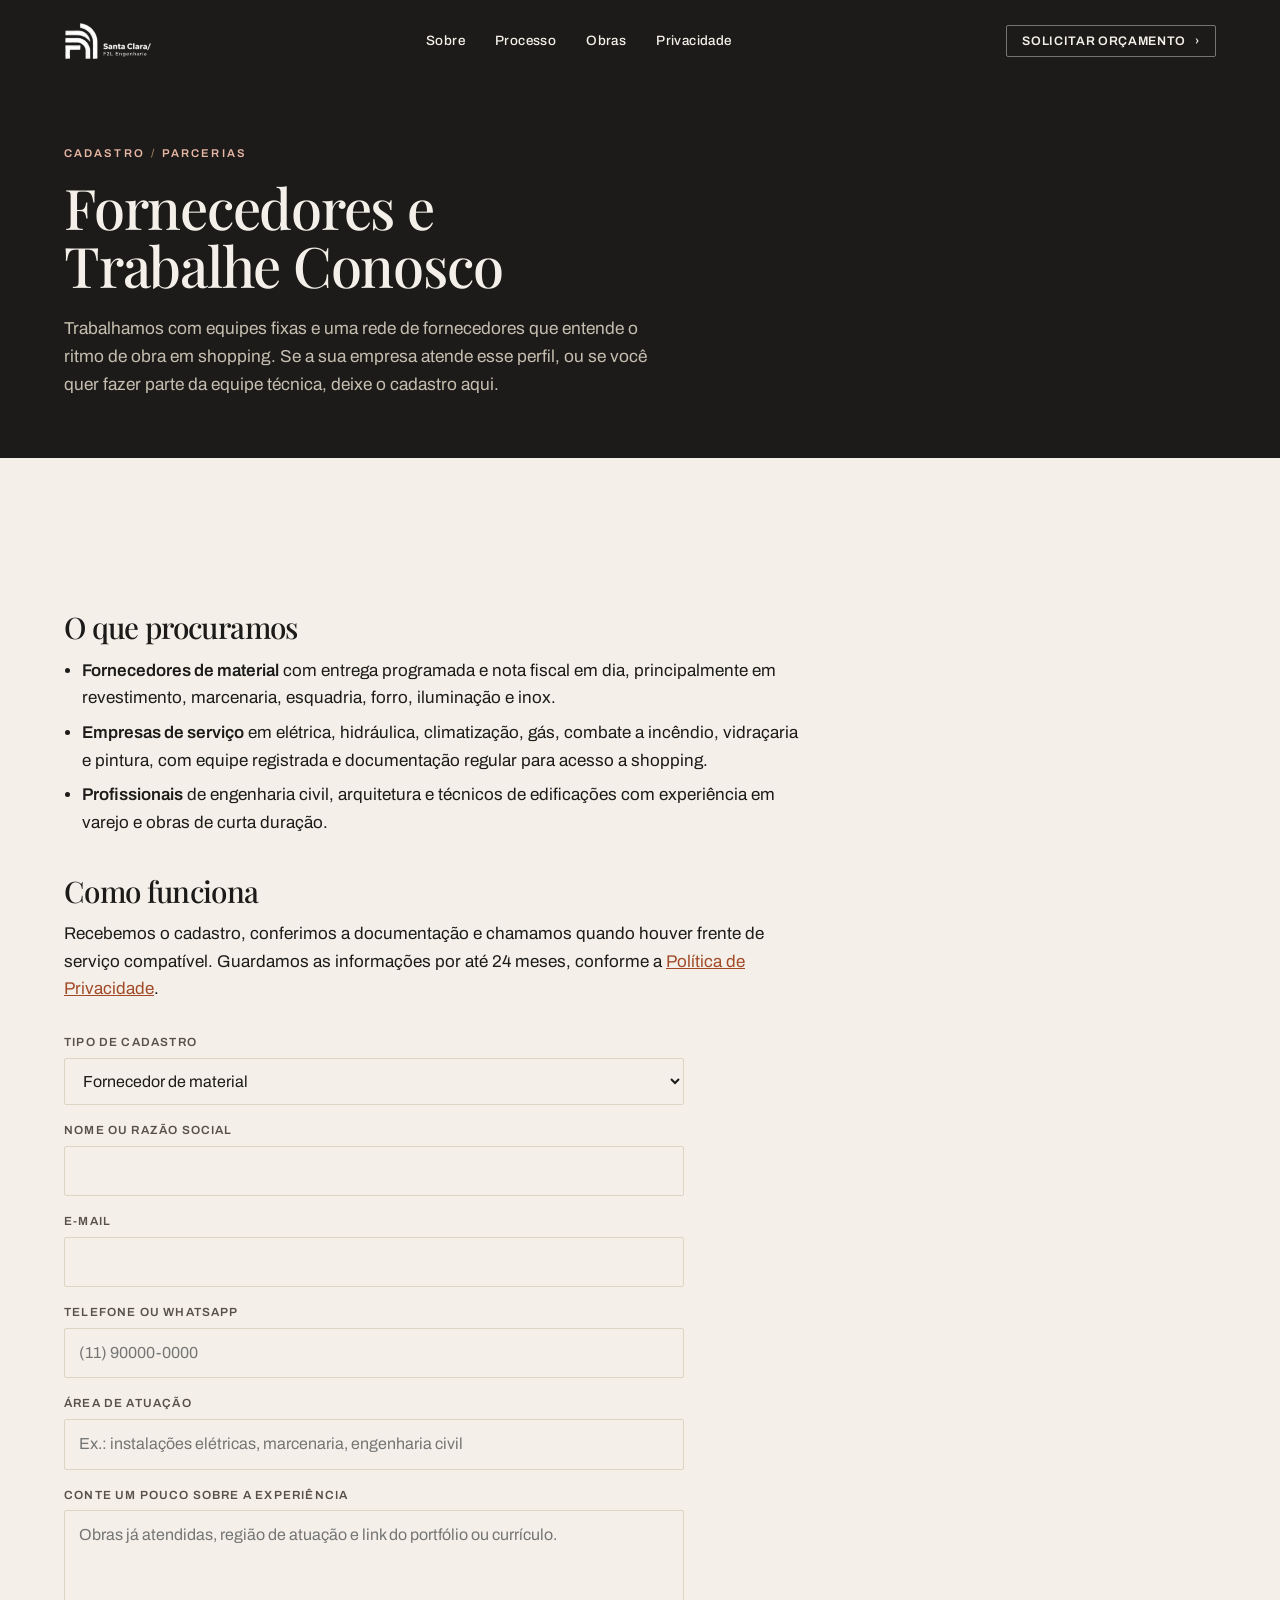
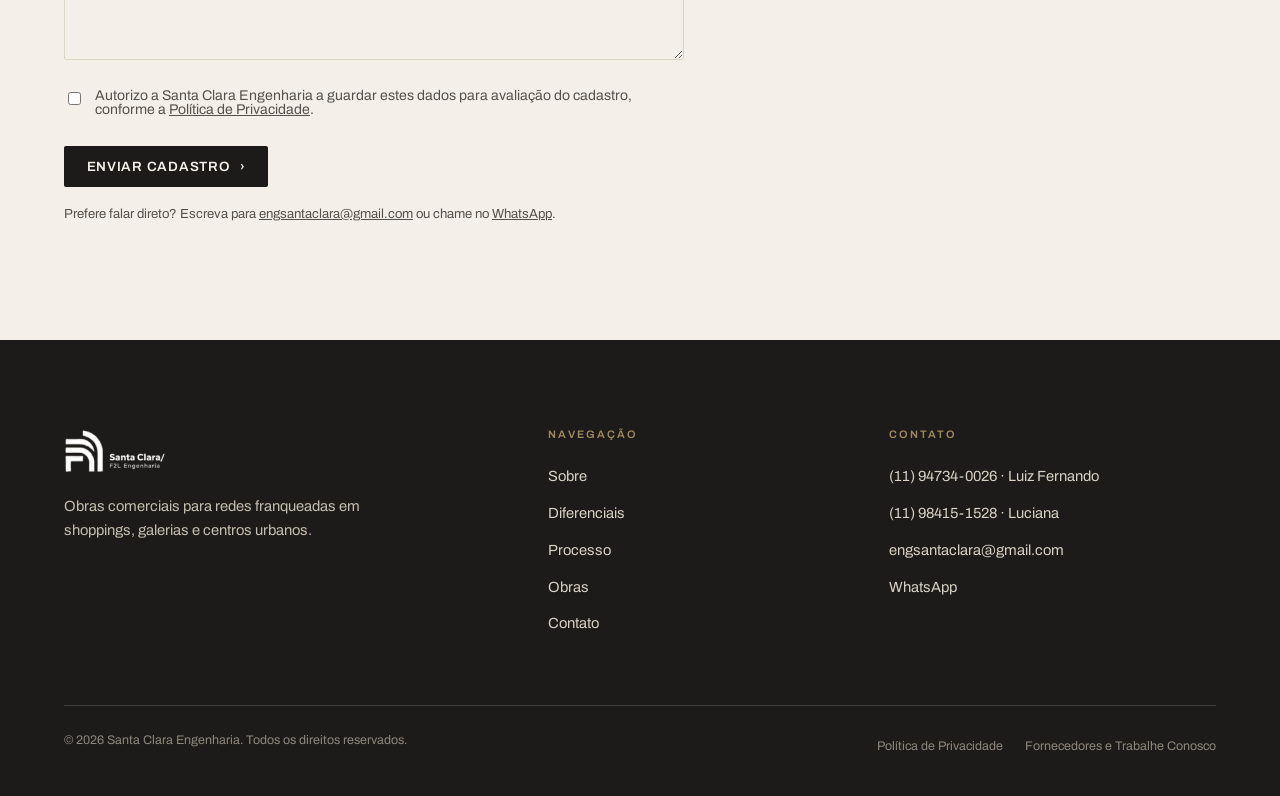
==== deploy-vercel/fornecedores.html @ e9f8f216 "Site institucional da Santa Clara Engenharia Pipeline BuildV criar-site completo, do material do Dri" ====
<!doctype html>
<html lang="pt-BR">
<head>
<meta charset="utf-8">
<meta name="viewport" content="width=device-width,initial-scale=1">
<title>Fornecedores e Trabalhe Conosco | Santa Clara Engenharia</title>
<meta name="description" content="Cadastre sua empresa como fornecedora ou envie seu currículo para a equipe técnica da Santa Clara Engenharia, especializada em obras comerciais para franquias.">
<link rel="canonical" href="https://santaclaraengenharia.com.br/fornecedores.html">
<meta name="theme-color" content="#1C1B19">
<link rel="icon" href="favicon.png" sizes="32x32">
<link rel="apple-touch-icon" href="assets/logos/favicon-180.png">
<link rel="preconnect" href="https://fonts.googleapis.com">
<link rel="preconnect" href="https://fonts.gstatic.com" crossorigin>
<link href="https://fonts.googleapis.com/css2?family=Archivo:wght@400;500;600;700&family=Playfair+Display:wght@400;500;600&display=swap" rel="stylesheet">
<link rel="stylesheet" href="css/styles.css">
<script>document.documentElement.setAttribute('data-motion','on')</script>
</head>

<body>
<a class="skip" href="#conteudo">Ir para o conteúdo</a>

<header class="head" data-head data-solid="true">
  <div class="container head-in">
    <a class="brand" href="index.html" aria-label="Santa Clara Engenharia, ir para a página inicial">
      <img src="assets/logos/logo-santaclara-branco.png" width="676" height="292"
           alt="Santa Clara / F2L Engenharia">
    </a>
    <nav class="nav" aria-label="Navegação principal">
      <a href="index.html#sobre">Sobre<i></i></a>
      <a href="index.html#processo">Processo<i></i></a>
      <a href="index.html#obras">Obras<i></i></a>
      <a href="privacidade.html">Privacidade<i></i></a>
    </nav>
    <a class="btn btn-line head-cta" data-wa-btn="obra comercial" href="index.html#contato">
      Solicitar orçamento <span class="arw" aria-hidden="true">&rsaquo;</span>
    </a>
    <button class="burger" data-burger type="button" aria-expanded="false"
            aria-controls="menu-mobile" aria-label="Abrir menu"><span></span></button>
  </div>
</header>

<div class="scrim" data-scrim aria-hidden="true"></div>
<nav class="drawer" id="menu-mobile" data-drawer data-open="false" aria-label="Navegação mobile">
  <a href="index.html#sobre">Sobre</a>
  <a href="index.html#diferenciais">Diferenciais</a>
  <a href="index.html#processo">Processo</a>
  <a href="index.html#obras">Obras</a>
  <a href="privacidade.html">Privacidade</a>
  <a href="index.html#contato">Contato</a>
  <a class="btn btn-solid" data-wa-btn="obra comercial" href="index.html#contato">
    Solicitar orçamento <span class="arw" aria-hidden="true">&rsaquo;</span>
  </a>
</nav>

<main id="conteudo">

<section class="page-head dark">
  <div class="container">
    <span class="eyebrow">Cadastro <span class="sl">/</span> Parcerias</span>
    <h1>Fornecedores e Trabalhe Conosco</h1>
    <p class="lede">Trabalhamos com equipes fixas e uma rede de fornecedores que entende o ritmo
      de obra em shopping. Se a sua empresa atende esse perfil, ou se você quer fazer parte da
      equipe técnica, deixe o cadastro aqui.</p>
  </div>
</section>

<section class="sec">
  <div class="container">
    <div class="prose">
      <h2>O que procuramos</h2>
      <ul>
        <li><strong>Fornecedores de material</strong> com entrega programada e nota fiscal em dia,
          principalmente em revestimento, marcenaria, esquadria, forro, iluminação e inox.</li>
        <li><strong>Empresas de serviço</strong> em elétrica, hidráulica, climatização, gás,
          combate a incêndio, vidraçaria e pintura, com equipe registrada e documentação
          regular para acesso a shopping.</li>
        <li><strong>Profissionais</strong> de engenharia civil, arquitetura e técnicos de
          edificações com experiência em varejo e obras de curta duração.</li>
      </ul>

      <h2>Como funciona</h2>
      <p>Recebemos o cadastro, conferimos a documentação e chamamos quando houver frente de
        serviço compatível. Guardamos as informações por até 24 meses, conforme a
        <a href="privacidade.html">Política de Privacidade</a>.</p>
    </div>

    <form class="form" data-form action="api/contato.php" method="post" novalidate>
      <div class="field">
        <label for="tipo">Tipo de cadastro</label>
        <select id="tipo" name="tipo" required>
          <option value="fornecedor-material">Fornecedor de material</option>
          <option value="fornecedor-servico">Empresa de serviço</option>
          <option value="profissional">Profissional (trabalhe conosco)</option>
        </select>
      </div>

      <div class="field">
        <label for="nome">Nome ou razão social</label>
        <input id="nome" name="nome" type="text" required autocomplete="organization">
      </div>

      <div class="field">
        <label for="email">E-mail</label>
        <input id="email" name="email" type="email" required autocomplete="email">
      </div>

      <div class="field">
        <label for="telefone">Telefone ou WhatsApp</label>
        <input id="telefone" name="telefone" type="tel" required autocomplete="tel"
               inputmode="tel" placeholder="(11) 90000-0000">
      </div>

      <div class="field">
        <label for="atuacao">Área de atuação</label>
        <input id="atuacao" name="atuacao" type="text" required
               placeholder="Ex.: instalações elétricas, marcenaria, engenharia civil">
      </div>

      <div class="field">
        <label for="mensagem">Conte um pouco sobre a experiência</label>
        <textarea id="mensagem" name="mensagem" required
                  placeholder="Obras já atendidas, região de atuação e link do portfólio ou currículo."></textarea>
      </div>

      <div class="field field-check">
        <input id="consent" name="consent" type="checkbox" required>
        <label for="consent" style="text-transform:none;letter-spacing:0;font-weight:400;font-size:.88rem;color:var(--muted)">
          Autorizo a Santa Clara Engenharia a guardar estes dados para avaliação do cadastro,
          conforme a <a href="privacidade.html">Política de Privacidade</a>.
        </label>
      </div>

      <button class="btn btn-solid" type="submit">
        Enviar cadastro <span class="arw" aria-hidden="true">&rsaquo;</span>
      </button>

      <p class="form-msg" data-form-msg role="status" aria-live="polite"></p>
      <p class="form-note">Prefere falar direto? Escreva para
        <a href="mailto:engsantaclara@gmail.com">engsantaclara@gmail.com</a> ou chame no
        <a data-wa-link href="#">WhatsApp</a>.</p>
    </form>
  </div>
</section>

</main>

<footer class="foot dark">
  <div class="container">
    <div class="foot-grid">
      <div class="foot-brand">
        <img src="assets/logos/logo-santaclara-branco.png" width="676" height="292"
             alt="Santa Clara / F2L Engenharia">
        <p>Obras comerciais para redes franqueadas em shoppings, galerias e centros urbanos.</p>
      </div>
      <div>
        <h4>Navegação</h4>
        <ul>
          <li><a href="index.html#sobre">Sobre</a></li>
          <li><a href="index.html#diferenciais">Diferenciais</a></li>
          <li><a href="index.html#processo">Processo</a></li>
          <li><a href="index.html#obras">Obras</a></li>
          <li><a href="index.html#contato">Contato</a></li>
        </ul>
      </div>
      <div>
        <h4>Contato</h4>
        <ul>
          <li><a href="tel:+5511947340026">(11) 94734-0026 &middot; Luiz Fernando</a></li>
          <li><a href="tel:+5511984151528">(11) 98415-1528 &middot; Luciana</a></li>
          <li><a href="mailto:engsantaclara@gmail.com">engsantaclara@gmail.com</a></li>
          <li><a data-wa-link href="index.html#contato">WhatsApp</a></li>
        </ul>
      </div>
    </div>
    <div class="foot-bot">
      <p>&copy; <span data-year>2026</span> Santa Clara Engenharia. Todos os direitos reservados.</p>
      <nav aria-label="Links legais">
        <a href="privacidade.html">Política de Privacidade</a>
        <a href="fornecedores.html">Fornecedores e Trabalhe Conosco</a>
      </nav>
    </div>
  </div>
</footer>

<aside class="ck" data-cookie data-open="false" role="region" aria-label="Aviso de cookies">
  <p>Usamos cookies para entender como o site é usado e melhorar a navegação. Você decide.
     Detalhes na <a href="privacidade.html">Política de Privacidade</a>.</p>
  <div class="ck-acts">
    <button class="btn btn-solid" type="button" data-consent="all">Aceitar</button>
    <button class="btn btn-line" type="button" data-consent="essential">Só essenciais</button>
  </div>
</aside>

<script src="js/motion.js" defer></script>
<script src="js/app.js" defer></script>
</body>
</html>
---- deploy-vercel/css/styles.css ----
/* ==========================================================================
   Santa Clara / F2L Engenharia
   Tokens derivados da marca real (ver design-system/design-system.md)
   ========================================================================== */

:root{
  --bone:#F4F0E9;  --bone-2:#EAE3D8;  --sand:#DBD5C1;
  --ink:#1C1B19;   --ink-2:#232220;
  --muted:#57514A; --muted-dark:#C6BEB0;
  --clay:#E8B6A4;  --clay-deep:#A24A28; --bronze:#A18961;

  --f-display:"Playfair Display",Georgia,"Times New Roman",serif;
  --f-sans:"Archivo","Helvetica Neue",Arial,sans-serif;

  --e:cubic-bezier(.16,.84,.28,1);
  --e2:cubic-bezier(.4,0,.2,1);
  --head-h:84px;
  --gut:24px;
}

*,*::before,*::after{box-sizing:border-box}
html{
  scroll-behavior:auto;              /* o motor de movimento cuida das ancoras */
  scroll-padding-top:90px;
  -webkit-text-size-adjust:100%;
}
body{
  margin:0; background:var(--bone); color:var(--ink);
  font:400 17px/1.62 var(--f-sans);
  -webkit-font-smoothing:antialiased; overflow-x:hidden;
}
img{max-width:100%;display:block}
a{color:inherit}
button{font:inherit;color:inherit}
::selection{background:var(--clay);color:var(--ink)}

.container{width:100%;max-width:1200px;margin:0 auto;padding:0 var(--gut)}

/* --- tipografia ---------------------------------------------------------- */
h1,h2,h3,h4{margin:0;font-weight:500;text-wrap:balance}
h1,h2{font-family:var(--f-display);letter-spacing:-.022em;line-height:1.04}
h1{font-size:clamp(2.45rem,6.4vw,5.1rem)}
h2{font-size:clamp(1.95rem,4.2vw,3.35rem);line-height:1.08}
h3{font-family:var(--f-sans);font-weight:600;font-size:1.09rem;letter-spacing:-.005em;line-height:1.35}
p{margin:0 0 1.05em}
p:last-child{margin-bottom:0}
strong{font-weight:600;color:var(--ink)}
.dark strong{color:var(--bone)}

.eyebrow{
  display:block;font:600 .705rem/1 var(--f-sans);
  letter-spacing:.185em;text-transform:uppercase;color:var(--clay-deep);
  margin:0 0 1.15rem;
}
.dark .eyebrow{color:var(--clay)}
.eyebrow .sl{color:var(--bronze);font-weight:500;margin:0 .18em}

.lede{font-size:clamp(1.02rem,1.35vw,1.19rem);line-height:1.62;color:var(--muted);max-width:60ch}
.dark .lede{color:var(--muted-dark)}
.small{font:500 .78rem/1.45 var(--f-sans);letter-spacing:.02em;color:var(--muted)}
.dark .small{color:var(--muted-dark)}

/* --- botoes -------------------------------------------------------------- */
.btn{
  display:inline-flex;align-items:center;gap:.7em;
  padding:.95em 1.6em;border:1px solid transparent;border-radius:2px;
  font:600 .84rem/1 var(--f-sans);letter-spacing:.055em;text-transform:uppercase;
  text-decoration:none;cursor:pointer;
  transition:background .3s var(--e2),color .3s var(--e2),border-color .3s var(--e2);
}
.btn .arw{transition:transform .3s var(--e2)}
.btn:hover .arw{transform:translateX(4px)}
.btn:active{transform:scale(.985)}
.btn-solid{background:var(--ink);color:var(--bone)}
.btn-solid:hover{background:var(--clay-deep)}
.dark .btn-solid{background:var(--clay);color:var(--ink)}
.dark .btn-solid:hover{background:var(--bone)}
.btn-line{background:transparent;color:var(--ink);border-color:rgba(28,27,25,.35)}
.btn-line:hover{background:var(--ink);color:var(--bone);border-color:var(--ink)}
.dark .btn-line{color:var(--bone);border-color:rgba(244,240,233,.42)}
.dark .btn-line:hover{background:var(--bone);color:var(--ink)}

:focus-visible{outline:2px solid var(--clay-deep);outline-offset:3px;border-radius:1px}
.dark :focus-visible,.head :focus-visible{outline-color:var(--clay)}
.skip{
  position:absolute;left:-9999px;top:0;z-index:200;
  background:var(--ink);color:var(--bone);padding:.85rem 1.2rem;text-decoration:none;
}
.skip:focus{left:12px;top:12px}

/* --- secoes -------------------------------------------------------------- */
section{position:relative}
.sec{padding:clamp(72px,9vw,132px) 0}
.dark{background:var(--ink);color:var(--bone)}
.alt{background:var(--bone-2)}
.sec-head{max-width:56ch}

/* ==========================================================================
   HEADER
   ========================================================================== */
.head{
  position:fixed;inset:0 0 auto;z-index:90;
  padding:22px 0;
  transition:padding .45s var(--e2),background .45s var(--e2),
             box-shadow .45s var(--e2),transform .45s var(--e2);
}
.head-in{display:flex;align-items:center;justify-content:space-between;gap:24px}
.head[data-solid="true"]{
  padding:12px 0;background:rgba(20,19,17,.88);
  -webkit-backdrop-filter:blur(14px);backdrop-filter:blur(14px);
  box-shadow:0 1px 0 rgba(244,240,233,.09);
}
.head[data-hide="true"]{transform:translateY(-100%)}
.brand{display:inline-flex;align-items:center;text-decoration:none}
.brand img{height:38px;width:auto;transition:height .45s var(--e2)}
.head[data-solid="true"] .brand img{height:31px}

.nav{display:flex;align-items:center;gap:30px}
.nav a{
  position:relative;text-decoration:none;color:var(--bone);
  font:500 .845rem/1 var(--f-sans);letter-spacing:.03em;padding:6px 0;
}
.nav a i{
  position:absolute;left:0;right:0;bottom:0;height:1px;background:currentColor;
  transform:scaleX(0);transform-origin:left;transition:transform .4s var(--e);
}
.nav a:hover i,.nav a[aria-current="true"] i{transform:scaleX(1)}
.head-cta{padding:.72em 1.25em;font-size:.775rem}
.head .btn-line{color:var(--bone);border-color:rgba(244,240,233,.42)}
.head .btn-line:hover{background:var(--bone);color:var(--ink)}

.burger{
  display:none;width:44px;height:44px;background:none;border:0;cursor:pointer;
  padding:0;align-items:center;justify-content:center;
}
.burger span{display:block;width:22px;height:1.5px;background:var(--bone);position:relative;transition:background .2s}
.burger span::before,.burger span::after{
  content:"";position:absolute;left:0;width:22px;height:1.5px;background:var(--bone);
  transition:transform .4s var(--e),top .3s var(--e2);
}
.burger span::before{top:-7px}
.burger span::after{top:7px}
body.menu-open .burger span{background:transparent}
body.menu-open .burger span::before{top:0;transform:rotate(45deg)}
body.menu-open .burger span::after{top:0;transform:rotate(-45deg)}

.drawer{
  position:fixed;inset:0 0 0 auto;width:min(88vw,400px);z-index:88;
  background:var(--ink);color:var(--bone);
  padding:calc(var(--head-h) + 26px) 32px 40px;
  transform:translateX(100%);transition:transform .55s var(--e);
  display:flex;flex-direction:column;gap:0;overflow-y:auto;
}
.drawer[data-open="true"]{transform:translateX(0)}
.drawer a{
  text-decoration:none;font:500 1.32rem/1 var(--f-display);
  padding:17px 0;border-bottom:1px solid rgba(244,240,233,.13);
  opacity:0;transform:translateY(12px);
  transition:opacity .5s var(--e),transform .5s var(--e);
}
.drawer[data-open="true"] a{opacity:1;transform:none}
.drawer .btn{margin-top:26px;justify-content:center}
.scrim{
  position:fixed;inset:0;z-index:87;background:rgba(12,11,10,.55);
  opacity:0;visibility:hidden;transition:opacity .45s var(--e2),visibility .45s;
}
.scrim[data-open="true"]{opacity:1;visibility:visible}

/* ==========================================================================
   HERO
   ========================================================================== */
.hero{position:relative;background:var(--ink)}
[data-hero-sticky]{position:relative}
@media (min-width:900px){
  .hero[data-pin="on"] [data-hero-sticky]{position:sticky;top:0;height:100vh}
}
.hero-stage{
  position:relative;min-height:100svh;display:flex;align-items:flex-end;
  padding:calc(var(--head-h) + 40px) 0 clamp(46px,6vw,88px);overflow:hidden;
}
.hero[data-pin="on"] .hero-stage{height:100vh;min-height:0}
.hero-media{position:absolute;inset:0;z-index:0;will-change:transform}
.hero-media img{width:100%;height:100%;object-fit:cover;object-position:50% 44%}
.hero-veil{
  position:absolute;inset:0;z-index:1;
  background:
    linear-gradient(180deg,rgba(12,11,10,.74) 0%,rgba(12,11,10,.30) 34%,rgba(12,11,10,.82) 100%),
    linear-gradient(90deg,rgba(12,11,10,.64) 0%,rgba(12,11,10,.10) 62%);
}
.hero-fx{position:absolute;inset:0;z-index:2;background:#0C0B0A;opacity:0;pointer-events:none}
.hero-in{position:relative;z-index:3;width:100%;color:var(--bone)}
.hero-grid{display:grid;grid-template-columns:minmax(0,1fr) auto;gap:clamp(28px,5vw,72px);align-items:end}
.hero h1{max-width:15.5ch;color:var(--bone)}
.hero .eyebrow{color:var(--clay)}
.hero-lede{margin-top:1.55rem;max-width:52ch;color:#DED7CB;font-size:clamp(1rem,1.25vw,1.12rem);line-height:1.6}
.hero-actions{margin-top:2.15rem;display:flex;flex-wrap:wrap;gap:14px}

.hero-meta{
  margin:0;min-width:238px;
  border-top:1px solid rgba(244,240,233,.26);
}
.hero-meta div{
  display:flex;gap:10px;padding:13px 0;border-bottom:1px solid rgba(244,240,233,.14);
  font:500 .775rem/1.35 var(--f-sans);letter-spacing:.015em;
}
.hero-meta dt{color:var(--clay);white-space:nowrap;margin:0}
.hero-meta dd{margin:0;color:#DED7CB}
.hero-meta .sl{color:var(--bronze)}

/* ==========================================================================
   MARQUEE DE MARCAS
   ========================================================================== */
.brands{background:var(--ink);color:var(--bone);padding:0 0 clamp(46px,5vw,72px);overflow:hidden}
.brands-lbl{
  padding:clamp(38px,4.4vw,60px) 0 26px;margin:0;
  font:600 .68rem/1 var(--f-sans);letter-spacing:.2em;text-transform:uppercase;color:var(--bronze);
}
.mq-wrap{
  position:relative;
  -webkit-mask-image:linear-gradient(90deg,transparent,#000 7%,#000 93%,transparent);
          mask-image:linear-gradient(90deg,transparent,#000 7%,#000 93%,transparent);
}
.mq{display:flex;width:max-content;animation:mq 72s linear infinite}
.mq-wrap:hover .mq{animation-play-state:paused}
.mq span{
  display:inline-flex;align-items:center;gap:26px;padding-right:26px;white-space:nowrap;
  font:400 clamp(1.35rem,2.6vw,2.05rem)/1.2 var(--f-display);color:#EFE9DE;
}
.mq span::after{content:"/";color:var(--bronze);font-family:var(--f-sans);font-size:.6em;font-weight:500}
@keyframes mq{to{transform:translateX(-50%)}}

/* ==========================================================================
   SPLIT (imagem + texto)
   ========================================================================== */
.split{display:grid;grid-template-columns:1.02fr 1fr;gap:clamp(32px,5.2vw,82px);align-items:center;
  overflow-x:clip}
.split.rev .split-media{order:2}
.split-media{position:relative}
.split-media img{width:100%;height:clamp(340px,46vw,580px);object-fit:cover;border-radius:3px}
.split-tag{
  position:absolute;left:0;bottom:0;background:var(--bone);
  padding:14px 20px;max-width:80%;margin:0;
  font:500 .755rem/1.4 var(--f-sans);letter-spacing:.02em;color:var(--muted);
}
.alt .split-tag{background:var(--bone-2)}
.split-body h2{margin-bottom:1.4rem}
.split-body .lede{margin-bottom:1.05em}

.creds{list-style:none;margin:2.1rem 0 0;padding:0;border-top:1px solid var(--sand)}
.creds li{
  display:grid;grid-template-columns:auto 1fr;gap:16px;align-items:start;
  padding:15px 0;border-bottom:1px solid var(--sand);
  font:500 .935rem/1.5 var(--f-sans);
}
.creds b{font:500 .73rem/1.7 var(--f-sans);color:var(--bronze);letter-spacing:.06em;font-variant-numeric:tabular-nums}

/* ==========================================================================
   FAIXA DE IMAGEM FULL-BLEED
   ========================================================================== */
.band{position:relative;height:clamp(360px,52vw,600px);overflow:hidden;background:var(--ink)}
.band-media{position:absolute;inset:-14% 0;z-index:0;will-change:transform}
.band-media img{width:100%;height:100%;object-fit:cover}
.band-scrim{
  position:absolute;inset:0;z-index:1;
  background:linear-gradient(180deg,rgba(12,11,10,.28),rgba(12,11,10,.70));
}
.band-in{
  position:relative;z-index:2;height:100%;display:flex;align-items:flex-end;
  padding-bottom:clamp(34px,4.6vw,64px);
}
.band-in p{
  margin:0;max-width:19ch;color:var(--bone);
  font:500 clamp(1.5rem,3.5vw,2.7rem)/1.13 var(--f-display);letter-spacing:-.02em;
}

/* ==========================================================================
   DIFERENCIAIS (grid editorial numerado, sem card)
   ========================================================================== */
.diffs{
  margin-top:clamp(42px,5vw,70px);
  display:grid;grid-template-columns:repeat(3,1fr);
  column-gap:clamp(26px,3.4vw,54px);
}
.diff{padding:30px 0 34px;border-top:1px solid var(--sand)}
.diff b{
  display:block;font:500 2.35rem/1 var(--f-display);color:var(--bronze);
  font-variant-numeric:tabular-nums;margin-bottom:14px;
}
.diff h3{margin-bottom:.55rem}
.diff p{font-size:.94rem;line-height:1.58;color:var(--muted);margin:0}
.diff:first-child{grid-column:span 2;border-top-width:2px;border-top-color:var(--ink)}
.diff:first-child h3{font-size:1.42rem}
.diff:first-child p{font-size:1.02rem;max-width:52ch}
.diff:first-child b{font-size:3rem;color:var(--clay-deep)}
.diff-note{grid-column:span 2;display:flex;flex-direction:column;align-items:flex-start;
  justify-content:center;gap:20px;border-top-color:var(--ink)}
.diff-note p{font:500 clamp(1.05rem,1.7vw,1.32rem)/1.4 var(--f-display);color:var(--ink);max-width:34ch}

/* ==========================================================================
   BANDA DE NUMEROS
   ========================================================================== */
.stats{display:grid;grid-template-columns:repeat(4,1fr);gap:clamp(22px,3vw,46px);margin-top:clamp(34px,4vw,54px)}
.stat{border-top:1px solid rgba(219,213,193,.26);padding-top:22px}
.stat b{
  display:block;font:400 clamp(3rem,6.6vw,5.3rem)/.92 var(--f-display);color:var(--bone);
  font-variant-numeric:tabular-nums;letter-spacing:-.03em;
}
.stat b i{font-style:normal;font-size:.42em;color:var(--clay);margin-left:.16em;letter-spacing:0}
.stat > span{display:block;margin-top:14px;font:500 .84rem/1.45 var(--f-sans);
  color:var(--muted-dark);max-width:24ch}
.stat b span{font:inherit;color:inherit}
.stats-note{margin:clamp(30px,3.4vw,44px) 0 0;font-size:.775rem;color:#8E877C}

/* ==========================================================================
   PROCESSO (timeline)
   ========================================================================== */
.tl{margin-top:clamp(44px,5vw,72px);position:relative}
.tl-line{position:absolute;left:0;top:0;bottom:0;width:1px;background:var(--sand)}
.tl-line i{
  position:absolute;inset:0;background:var(--clay-deep);
  transform:scaleY(0);transform-origin:top;transition:transform 1.15s var(--e);
}
.tl[data-on="true"] .tl-line i{transform:scaleY(1)}
.tl-item{
  display:grid;grid-template-columns:92px minmax(0,26ch) 1fr;gap:clamp(20px,3vw,48px);
  align-items:baseline;padding:30px 0 30px 34px;border-bottom:1px solid var(--sand);
}
.tl-item:first-of-type{border-top:1px solid var(--sand)}
.tl-item b{
  font:400 2.15rem/1 var(--f-display);color:var(--bronze);font-variant-numeric:tabular-nums;
  position:relative;
}
.tl-item b::after{
  content:"";position:absolute;left:-38px;top:.5em;width:9px;height:9px;
  background:var(--bone);border:1px solid var(--clay-deep);border-radius:50%;
  transform:scale(.35);opacity:0;transition:transform .55s var(--e),opacity .55s var(--e);
}
.alt .tl-item b::after{background:var(--bone-2)}
.tl-item[data-on="true"] b::after{transform:scale(1);opacity:1}
.tl-item h3{font-size:1.12rem}
.tl-item p{margin:0;color:var(--muted);font-size:.945rem;line-height:1.58}

/* ==========================================================================
   PORTFOLIO
   ========================================================================== */
.grid-obras{
  margin-top:clamp(40px,4.6vw,66px);
  display:grid;grid-template-columns:repeat(3,1fr);gap:clamp(18px,2.1vw,30px);
}
.obra{
  display:block;width:100%;text-align:left;padding:0;cursor:pointer;
  background:transparent;border:1px solid var(--sand);border-radius:4px;overflow:hidden;
  transition:border-color .4s var(--e2),transform .5s var(--e);
}
.obra:hover{border-color:var(--ink);transform:translateY(-3px)}
.obra-fig{position:relative;overflow:hidden;aspect-ratio:4/3;background:var(--sand)}
.obra-fig img{width:100%;height:100%;object-fit:cover;transition:transform 1.1s var(--e)}
.obra:hover .obra-fig img{transform:scale(1.055)}
.obra-zoom{
  position:absolute;right:12px;bottom:12px;width:40px;height:40px;border-radius:50%;
  background:rgba(244,240,233,.94);display:grid;place-items:center;
  opacity:0;transform:translateY(7px);transition:opacity .4s var(--e),transform .4s var(--e);
}
.obra:hover .obra-zoom,.obra:focus-visible .obra-zoom{opacity:1;transform:none}
.obra-zoom svg{width:17px;height:17px;stroke:var(--ink);fill:none;stroke-width:1.6}
.obra-body{padding:20px 20px 22px}
.obra-over{
  display:block;font:600 .655rem/1 var(--f-sans);letter-spacing:.16em;text-transform:uppercase;
  color:var(--clay-deep);margin-bottom:11px;
}
.obra h3{font-size:1.16rem;margin-bottom:7px}
.obra-desc{margin:0;font-size:.9rem;line-height:1.5;color:var(--muted)}
.obra-meta{display:flex;justify-content:space-between;gap:12px;align-items:baseline;
  margin-top:15px;padding-top:13px;border-top:1px solid var(--sand)}
.obra-meta .small{color:var(--muted);font-variant-numeric:tabular-nums}

/* --- lightbox --- */
.lb{
  position:fixed;inset:0;z-index:120;background:rgba(10,9,8,.965);
  display:none;align-items:center;justify-content:center;
}
.lb[data-open="true"]{display:flex}
.lb-fig{max-width:min(1180px,92vw);max-height:82vh;margin:0;position:relative}
.lb-fig img{max-width:min(1180px,92vw);max-height:82vh;width:auto;height:auto;object-fit:contain;border-radius:2px}
.lb-bar{
  position:absolute;left:0;right:0;top:0;z-index:2;
  display:flex;justify-content:space-between;align-items:center;gap:16px;
  padding:20px clamp(16px,3vw,34px);color:var(--bone);
}
.lb-ttl{font:600 .74rem/1.3 var(--f-sans);letter-spacing:.14em;text-transform:uppercase}
.lb-count{font:500 .8rem/1 var(--f-sans);color:var(--muted-dark);font-variant-numeric:tabular-nums;
  padding-right:62px}
.lb-btn{
  background:rgba(244,240,233,.1);border:1px solid rgba(244,240,233,.25);color:var(--bone);
  width:46px;height:46px;border-radius:50%;display:grid;place-items:center;cursor:pointer;
  transition:background .3s var(--e2),border-color .3s var(--e2);
}
.lb-btn:hover{background:rgba(244,240,233,.22);border-color:rgba(244,240,233,.5)}
.lb-btn svg{width:18px;height:18px;stroke:currentColor;fill:none;stroke-width:1.6}
.lb-nav{position:absolute;top:50%;transform:translateY(-50%);z-index:2}
.lb-prev{left:clamp(10px,2.5vw,30px)}
.lb-next{right:clamp(10px,2.5vw,30px)}
.lb-close{position:absolute;right:clamp(16px,3vw,34px);top:20px;z-index:3}

/* ==========================================================================
   DEPOIMENTOS
   ========================================================================== */
.quotes{position:relative;overflow:hidden;background:var(--ink);color:var(--bone)}
.quotes-bg{position:absolute;inset:-10% 0;z-index:0;will-change:transform}
.quotes-bg img{width:100%;height:100%;object-fit:cover;filter:grayscale(1) contrast(1.1);opacity:.34}
.quotes-scrim{position:absolute;inset:0;z-index:1;
  background:linear-gradient(90deg,rgba(20,19,17,.94) 12%,rgba(20,19,17,.5) 100%)}
.quotes .container{position:relative;z-index:2}
.q-lead-wrap{max-width:760px;padding-bottom:clamp(38px,4.4vw,58px);border-bottom:1px solid rgba(219,213,193,.2)}
.q-lead{
  font:400 clamp(1.32rem,2.85vw,2.15rem)/1.28 var(--f-display);letter-spacing:-.018em;
  max-width:24ch;margin:0 0 1.35rem;color:var(--bone);
}
.q-lead .hl{background:linear-gradient(180deg,transparent 62%,rgba(232,182,164,.32) 62%);padding:0 .06em}
.q-by{margin:0;font:500 .78rem/1.5 var(--f-sans);color:var(--clay);letter-spacing:.04em}
.q-list{
  margin:clamp(38px,4.4vw,58px) 0 0;padding:0;display:grid;grid-template-columns:repeat(3,1fr);
  gap:clamp(24px,3.2vw,50px);
}
.q-list li{list-style:none}
.q-list p{font-size:.95rem;line-height:1.6;color:#D8D1C5;margin-bottom:1rem}
.q-list .q-by{color:var(--muted-dark)}
.q-mark{display:block;font:400 2.6rem/.6 var(--f-display);color:var(--bronze);margin-bottom:16px}

/* ==========================================================================
   CTA FINAL
   ========================================================================== */
.cta-grid{display:grid;grid-template-columns:1fr 1.08fr;gap:clamp(34px,5vw,84px);align-items:start}
.steps{position:relative;padding-left:38px;margin:0}
.steps-line{position:absolute;left:0;top:12px;bottom:14px;width:1px;background:var(--sand)}
.steps-line i{position:absolute;inset:0;background:var(--clay-deep);transform:scaleY(0);transform-origin:top;
  transition:transform 1.25s var(--e)}
.steps[data-on="true"] .steps-line i{transform:scaleY(1)}
.step{position:relative;padding:0 0 34px}
.step:last-child{padding-bottom:0}
.step b{
  position:absolute;left:-38px;top:1px;width:23px;height:23px;border-radius:50%;
  background:var(--bone);border:1px solid var(--clay-deep);color:var(--clay-deep);
  display:grid;place-items:center;font:600 .69rem/1 var(--f-sans);font-variant-numeric:tabular-nums;
}
.alt .step b{background:var(--bone-2)}
.step h3{margin-bottom:.4rem}
.step p{margin:0;color:var(--muted);font-size:.94rem;line-height:1.56}
.steps[data-on="true"] .step{animation:stepIn .85s var(--e) both}
.steps[data-on="true"] .step:nth-of-type(2){animation-delay:.18s}
.steps[data-on="true"] .step:nth-of-type(3){animation-delay:.38s}
@keyframes stepIn{from{opacity:0;transform:translateY(14px)}to{opacity:1;transform:none}}
.cta-actions{margin-top:clamp(30px,3.4vw,44px)}
.cta-contacts{list-style:none;margin:2.2rem 0 0;padding:0;border-top:1px solid var(--sand)}
.cta-contacts li{
  display:flex;flex-wrap:wrap;justify-content:space-between;gap:8px 18px;
  padding:14px 0;border-bottom:1px solid var(--sand);font-size:.92rem;
}
.cta-contacts span{color:var(--muted);font-size:.83rem}
.cta-contacts a{display:inline-block;text-decoration:none;font-weight:500;
  border-bottom:1px solid var(--sand);padding:4px 0 5px}
.cta-contacts a:hover{border-color:var(--clay-deep);color:var(--clay-deep)}

/* ==========================================================================
   RODAPE
   ========================================================================== */
.foot{background:var(--ink);color:var(--bone);padding:clamp(60px,7vw,92px) 0 34px}
.foot-grid{display:grid;grid-template-columns:1.5fr 1fr 1.15fr;gap:clamp(30px,4.5vw,70px)}
.foot-brand img{height:44px;width:auto;margin-bottom:22px}
.foot-brand p{color:var(--muted-dark);font-size:.92rem;max-width:38ch}
.foot h4{font:600 .68rem/1 var(--f-sans);letter-spacing:.185em;text-transform:uppercase;color:var(--bronze);margin-bottom:20px}
.foot ul{list-style:none;margin:0;padding:0;display:grid;gap:3px}
.foot a{display:inline-block;padding:5px 0;color:#D8D1C5;text-decoration:none;font-size:.92rem}
.foot a:hover{color:var(--clay)}
.foot-seal{display:block;width:50px;height:auto;color:var(--bronze);opacity:.85;margin-bottom:22px}
.foot-bot{
  margin-top:clamp(44px,5vw,66px);padding-top:24px;border-top:1px solid rgba(219,213,193,.18);
  display:flex;flex-wrap:wrap;gap:12px 26px;justify-content:space-between;
  font-size:.78rem;color:#8E877C;
}
.foot-bot p{margin:0}
.foot-bot a{display:inline-block;padding:6px 0;color:#8E877C;font-size:.78rem}
.foot-bot nav{display:flex;flex-wrap:wrap;gap:10px 22px}

/* ==========================================================================
   COOKIES (LGPD)
   ========================================================================== */
.ck{
  position:fixed;left:16px;right:16px;bottom:16px;z-index:110;max-width:660px;
  background:var(--ink);color:var(--bone);padding:22px 24px;border-radius:3px;
  box-shadow:0 18px 50px rgba(12,11,10,.38);
  display:none;gap:20px;align-items:center;flex-wrap:wrap;
}
.ck[data-open="true"]{display:flex}
.ck p{margin:0;flex:1 1 300px;font-size:.86rem;line-height:1.55;color:var(--muted-dark)}
.ck a{color:var(--clay)}
.ck-acts{display:flex;gap:10px;flex-wrap:wrap}
.ck .btn-solid{background:var(--clay);color:var(--ink)}
.ck .btn-solid:hover{background:var(--bone)}
.ck .btn-line{color:var(--bone);border-color:rgba(244,240,233,.45)}
.ck .btn-line:hover{background:var(--bone);color:var(--ink);border-color:var(--bone)}
.ck :focus-visible{outline-color:var(--clay)}
.ck .btn{padding:.72em 1.1em;font-size:.74rem}

/* ==========================================================================
   PAGINAS INTERNAS
   ========================================================================== */
.page-head{padding:calc(var(--head-h) + 64px) 0 clamp(38px,4.6vw,60px);background:var(--ink);color:var(--bone)}
.page-head h1{font-size:clamp(2.1rem,4.6vw,3.5rem);max-width:20ch;color:var(--bone)}
.page-head .lede{color:var(--muted-dark);margin-top:1.3rem}
.prose{max-width:74ch}
.prose h2{font-size:clamp(1.35rem,2.4vw,1.85rem);margin:2.4rem 0 .85rem}
.prose h3{margin:1.9rem 0 .5rem}
.prose ul{padding-left:1.15rem;margin:0 0 1.05em}
.prose li{margin-bottom:.42em}
.prose a{color:var(--clay-deep)}

.form{max-width:620px;margin-top:34px}
.field{margin-bottom:20px}
.field label{display:block;font:600 .74rem/1 var(--f-sans);letter-spacing:.1em;text-transform:uppercase;
  color:var(--muted);margin-bottom:9px}
.field input,.field textarea,.field select{
  width:100%;padding:13px 14px;font:400 1rem/1.4 var(--f-sans);color:var(--ink);
  background:var(--bone);border:1px solid var(--sand);border-radius:2px;
}
.field input:focus,.field textarea:focus,.field select:focus{border-color:var(--ink)}
.field textarea{min-height:150px;resize:vertical}
.field-check{display:flex;gap:11px;align-items:flex-start;font-size:.88rem;line-height:1.5}
.field-check input{width:auto;margin-top:3px;flex:0 0 auto}
.form-note{font-size:.82rem;color:var(--muted);margin-top:16px}
.form-msg{margin:18px 0 0;padding:14px 16px;border-radius:2px;font-size:.9rem;display:none}
.form-msg[data-on="true"]{display:block}
.form-msg.ok{background:#E3EDE1;color:#26401F}
.form-msg.err{background:#F6E4DE;color:#71321E}

/* ==========================================================================
   RESPONSIVO
   ========================================================================== */
@media (max-width:1080px){
  .diffs{grid-template-columns:repeat(2,1fr)}
  .diff:first-child,.diff-note{grid-column:span 2}
  .grid-obras{grid-template-columns:repeat(2,1fr)}
  .q-list{grid-template-columns:repeat(2,1fr)}
}
@media (max-width:900px){
  :root{--head-h:70px}
  .nav,.head-cta{display:none}
  .burger{display:inline-flex}
  .split,.cta-grid{grid-template-columns:1fr}
  .split.rev .split-media{order:0}
  .split-media img{height:clamp(260px,58vw,420px)}
  .hero-grid{grid-template-columns:1fr}
  .hero-meta{min-width:0;margin-top:32px}
  .stats{grid-template-columns:repeat(2,1fr)}
  .tl-item{grid-template-columns:64px 1fr;row-gap:9px;padding-left:30px}
  .tl-item p{grid-column:2}
  .tl-item b::after{left:-34px}
  .foot-grid{grid-template-columns:1fr 1fr}
  .foot-brand{grid-column:1/-1}
}
@media (max-width:640px){
  body{font-size:16px}
  .q-list{grid-template-columns:1fr}
  .lb-fig{max-width:94vw}
}
@media (max-width:560px){
  :root{--gut:18px}
  .grid-obras,.diffs{grid-template-columns:1fr}
  .diff:first-child,.diff-note{grid-column:1}
  .stats{grid-template-columns:1fr}
  .stat b{font-size:3.35rem}
  .foot-grid{grid-template-columns:1fr}
  .ck{left:10px;right:10px;bottom:10px;padding:18px}
  .ck-acts{width:100%}
  .ck-acts .btn{flex:1 1 auto;justify-content:center}
  .hero-actions .btn{width:100%;justify-content:center}
  .tl-item{grid-template-columns:52px 1fr}
  .lb-nav{top:auto;bottom:14px;transform:none}
  .lb-prev{left:14px}
  .lb-next{right:14px}
  .lb-count{padding-right:56px}
}

/* ==========================================================================
   MOVIMENTO (estado inicial atras do gate html[data-motion])
   ========================================================================== */
html[data-motion] [data-reveal]{
  opacity:0;transform:translateY(24px);filter:blur(5px);
  transition:opacity .86s var(--e),transform .86s var(--e),filter .86s var(--e);
}
html[data-motion] [data-reveal="soft"]{transform:none;filter:none;transition:opacity 1s var(--e)}
html[data-motion] [data-reveal="fig"]{transform:scale(.965);filter:blur(4px)}
html[data-motion] [data-rv="left"]{transform:translateX(-26px)}
html[data-motion] [data-rv="right"]{transform:translateX(26px)}
@media (max-width:1080px){
  html[data-motion] [data-rv="left"],
  html[data-motion] [data-rv="right"]{transform:translateY(24px)}
}
html[data-motion] [data-reveal][data-on]{opacity:1;transform:none;filter:none}

.w{display:inline-block;overflow:hidden;vertical-align:bottom;
  padding-bottom:.17em;margin-bottom:-.17em}
.w i{display:inline-block;font-style:inherit;transform:translateY(108%);
  transition:transform .9s var(--e)}
[data-split][data-on] .w i{transform:none}

@media (prefers-reduced-motion:reduce){
  html[data-motion] [data-reveal],
  html[data-motion] [data-reveal][data-on]{
    opacity:1!important;transform:none!important;filter:none!important;transition:none!important;
  }
  .w i{transform:none!important;transition:none!important}
  .mq{animation:none}
  .steps[data-on="true"] .step{animation:none}
  .tl[data-on="true"] .tl-line i,.steps[data-on="true"] .steps-line i{transform:scaleY(1);transition:none}
}
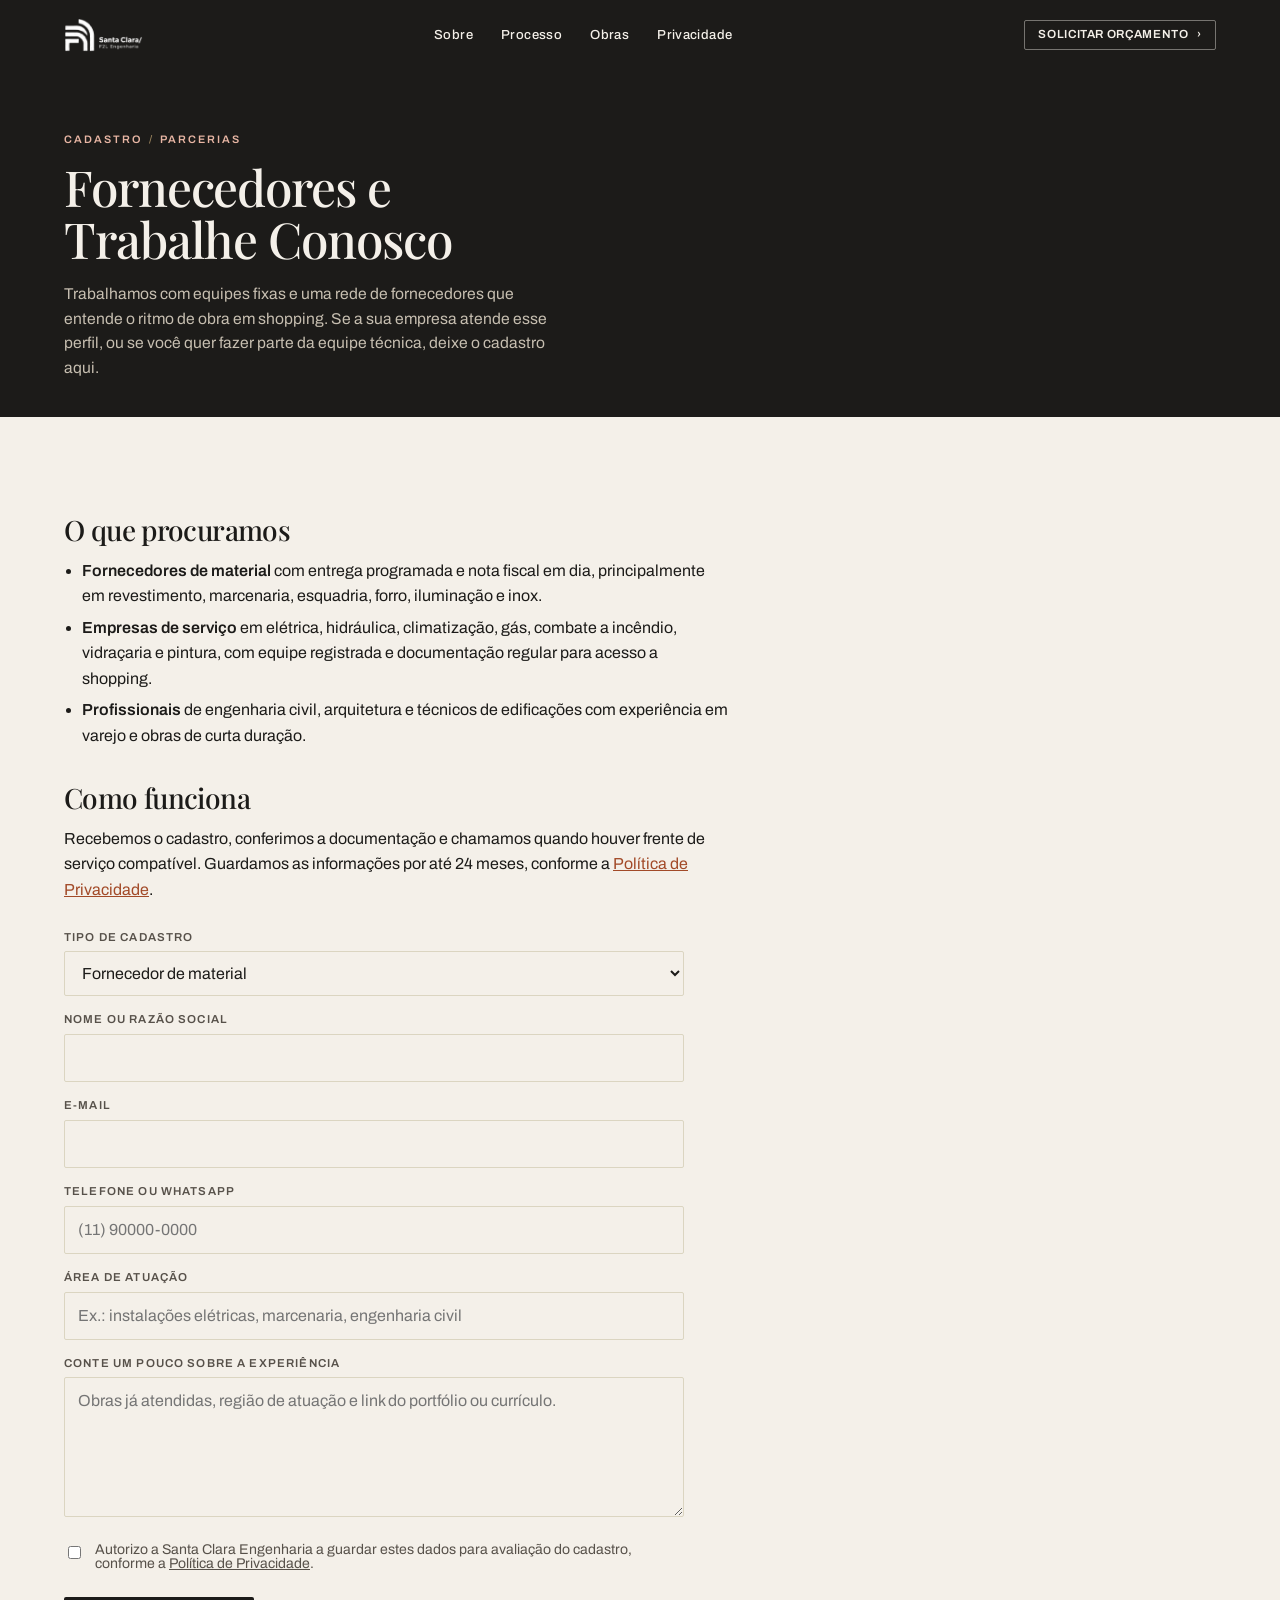
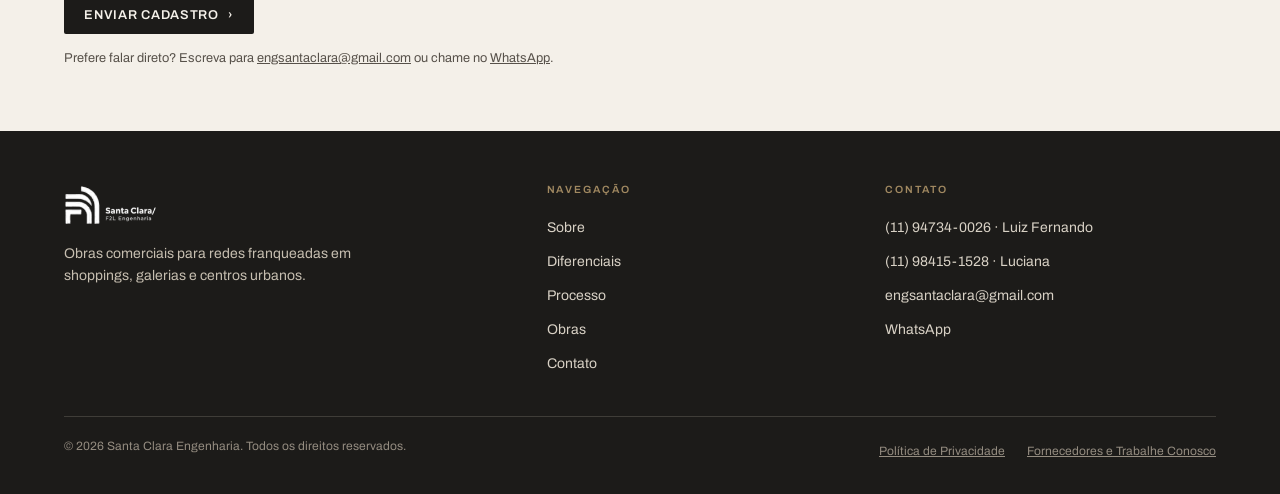
==== commit dd7f8782: "Secoes em painel de uma tela, novas fotos e pattern da marca Ajustes pedidos na revisao:  - Cada sec" ====
--- a/deploy-vercel/fornecedores.html
+++ b/deploy-vercel/fornecedores.html
@@ -64,7 +64,7 @@
   </div>
 </section>
 
-<section class="sec">
+<section class="sec pagina">
   <div class="container">
     <div class="prose">
       <h2>O que procuramos</h2>
@@ -153,7 +153,7 @@
         <p>Obras comerciais para redes franqueadas em shoppings, galerias e centros urbanos.</p>
       </div>
       <div>
-        <h4>Navegação</h4>
+        <h3>Navegação</h3>
         <ul>
           <li><a href="index.html#sobre">Sobre</a></li>
           <li><a href="index.html#diferenciais">Diferenciais</a></li>
@@ -163,7 +163,7 @@
         </ul>
       </div>
       <div>
-        <h4>Contato</h4>
+        <h3>Contato</h3>
         <ul>
           <li><a href="tel:+5511947340026">(11) 94734-0026 &middot; Luiz Fernando</a></li>
           <li><a href="tel:+5511984151528">(11) 98415-1528 &middot; Luciana</a></li>
--- a/deploy-vercel/css/styles.css
+++ b/deploy-vercel/css/styles.css
@@ -1,32 +1,39 @@
 /* ==========================================================================
    Santa Clara / F2L Engenharia
    Tokens derivados da marca real (ver design-system/design-system.md)
+   Ritmo: cada secao de conteudo cabe em uma tela, sem cortar informacao.
    ========================================================================== */
 
 :root{
   --bone:#F4F0E9;  --bone-2:#EAE3D8;  --sand:#DBD5C1;
   --ink:#1C1B19;   --ink-2:#232220;
   --muted:#57514A; --muted-dark:#C6BEB0;
-  --clay:#E8B6A4;  --clay-deep:#A24A28; --bronze:#A18961;
+  --clay:#E8B6A4;  --clay-deep:#A24A28;
+  --bronze:#A18961;      /* filete e texto sobre fundo escuro */
+  --bronze-ink:#7C6036;  /* mesma familia, para texto sobre fundo claro (AA) */
 
   --f-display:"Playfair Display",Georgia,"Times New Roman",serif;
   --f-sans:"Archivo","Helvetica Neue",Arial,sans-serif;
 
   --e:cubic-bezier(.16,.84,.28,1);
   --e2:cubic-bezier(.4,0,.2,1);
-  --head-h:84px;
+  --head-h:78px;
   --gut:24px;
+
+  --pad-sec:clamp(40px,5.4vh,80px);
+  --pattern-claro:url("../assets/logos/pattern-arco-claro.svg");
+  --pattern-escuro:url("../assets/logos/pattern-arco-escuro.svg");
 }
 
 *,*::before,*::after{box-sizing:border-box}
 html{
   scroll-behavior:auto;              /* o motor de movimento cuida das ancoras */
-  scroll-padding-top:90px;
+  scroll-padding-top:84px;
   -webkit-text-size-adjust:100%;
 }
 body{
   margin:0; background:var(--bone); color:var(--ink);
-  font:400 17px/1.62 var(--f-sans);
+  font:400 16px/1.58 var(--f-sans);
   -webkit-font-smoothing:antialiased; overflow-x:hidden;
 }
 img{max-width:100%;display:block}
@@ -38,33 +45,34 @@
 
 /* --- tipografia ---------------------------------------------------------- */
 h1,h2,h3,h4{margin:0;font-weight:500;text-wrap:balance}
-h1,h2{font-family:var(--f-display);letter-spacing:-.022em;line-height:1.04}
-h1{font-size:clamp(2.45rem,6.4vw,5.1rem)}
-h2{font-size:clamp(1.95rem,4.2vw,3.35rem);line-height:1.08}
-h3{font-family:var(--f-sans);font-weight:600;font-size:1.09rem;letter-spacing:-.005em;line-height:1.35}
-p{margin:0 0 1.05em}
+h1,h2{font-family:var(--f-display);letter-spacing:-.022em;line-height:1.05}
+h1{font-size:clamp(2.1rem,4.3vw,3.5rem)}
+h2{font-size:clamp(1.62rem,3.05vw,2.5rem);line-height:1.08}
+h3{font-family:var(--f-sans);font-weight:600;font-size:1.02rem;letter-spacing:-.005em;line-height:1.32}
+p{margin:0 0 .95em}
 p:last-child{margin-bottom:0}
 strong{font-weight:600;color:var(--ink)}
 .dark strong{color:var(--bone)}
 
 .eyebrow{
-  display:block;font:600 .705rem/1 var(--f-sans);
+  display:block;font:600 .68rem/1 var(--f-sans);
   letter-spacing:.185em;text-transform:uppercase;color:var(--clay-deep);
-  margin:0 0 1.15rem;
+  margin:0 0 .95rem;
 }
 .dark .eyebrow{color:var(--clay)}
-.eyebrow .sl{color:var(--bronze);font-weight:500;margin:0 .18em}
-
-.lede{font-size:clamp(1.02rem,1.35vw,1.19rem);line-height:1.62;color:var(--muted);max-width:60ch}
+.eyebrow .sl{color:var(--bronze-ink);font-weight:500;margin:0 .18em}
+.dark .eyebrow .sl,.hero .eyebrow .sl{color:var(--bronze)}
+
+.lede{font-size:clamp(.98rem,1.2vw,1.1rem);line-height:1.58;color:var(--muted);max-width:56ch}
 .dark .lede{color:var(--muted-dark)}
-.small{font:500 .78rem/1.45 var(--f-sans);letter-spacing:.02em;color:var(--muted)}
+.small{font:500 .755rem/1.4 var(--f-sans);letter-spacing:.02em;color:var(--muted)}
 .dark .small{color:var(--muted-dark)}
 
 /* --- botoes -------------------------------------------------------------- */
 .btn{
   display:inline-flex;align-items:center;gap:.7em;
-  padding:.95em 1.6em;border:1px solid transparent;border-radius:2px;
-  font:600 .84rem/1 var(--f-sans);letter-spacing:.055em;text-transform:uppercase;
+  padding:.88em 1.5em;border:1px solid transparent;border-radius:2px;
+  font:600 .8rem/1 var(--f-sans);letter-spacing:.055em;text-transform:uppercase;
   text-decoration:none;cursor:pointer;
   transition:background .3s var(--e2),color .3s var(--e2),border-color .3s var(--e2);
 }
@@ -79,53 +87,83 @@
 .btn-line:hover{background:var(--ink);color:var(--bone);border-color:var(--ink)}
 .dark .btn-line{color:var(--bone);border-color:rgba(244,240,233,.42)}
 .dark .btn-line:hover{background:var(--bone);color:var(--ink)}
+.btn-sm{padding:.72em 1.15em;font-size:.735rem}
 
 :focus-visible{outline:2px solid var(--clay-deep);outline-offset:3px;border-radius:1px}
-.dark :focus-visible,.head :focus-visible{outline-color:var(--clay)}
+.dark :focus-visible,.head :focus-visible,.hero :focus-visible{outline-color:var(--clay)}
 .skip{
   position:absolute;left:-9999px;top:0;z-index:200;
   background:var(--ink);color:var(--bone);padding:.85rem 1.2rem;text-decoration:none;
 }
 .skip:focus{left:12px;top:12px}
 
-/* --- secoes -------------------------------------------------------------- */
+/* --- secoes: cada uma cabe em uma tela ------------------------------------ */
 section{position:relative}
-.sec{padding:clamp(72px,9vw,132px) 0}
+.sec{
+  padding:var(--pad-sec) 0;
+  min-height:100svh;
+  display:flex;align-items:center;
+}
+.sec > .container{width:100%}
 .dark{background:var(--ink);color:var(--bone)}
 .alt{background:var(--bone-2)}
-.sec-head{max-width:56ch}
+.sec-head{max-width:52ch}
+.sec-head + *{margin-top:clamp(26px,3.4vh,48px)}
+
+/* cabecalho de secao com CTA a direita */
+.head-row{
+  display:flex;align-items:flex-end;justify-content:space-between;gap:28px;flex-wrap:wrap;
+}
+.head-row .sec-head{margin:0}
+.head-row + *{margin-top:clamp(26px,3.4vh,48px)}
+
+/* --- pattern do arco da marca -------------------------------------------- */
+.pat{position:relative;isolation:isolate}
+.pat > .pat-bg{
+  position:absolute;inset:0;z-index:-1;pointer-events:none;
+  background:var(--pattern-claro) repeat;background-size:340px 340px;
+}
+.dark > .pat-bg{background-image:var(--pattern-escuro)}
+.pat-fade > .pat-bg{
+  -webkit-mask-image:radial-gradient(120% 90% at 100% 0%,#000 0%,transparent 72%);
+          mask-image:radial-gradient(120% 90% at 100% 0%,#000 0%,transparent 72%);
+}
+.pat-side > .pat-bg{
+  -webkit-mask-image:linear-gradient(90deg,#000 0%,transparent 46%);
+          mask-image:linear-gradient(90deg,#000 0%,transparent 46%);
+}
 
 /* ==========================================================================
    HEADER
    ========================================================================== */
 .head{
   position:fixed;inset:0 0 auto;z-index:90;
-  padding:22px 0;
+  padding:18px 0;
   transition:padding .45s var(--e2),background .45s var(--e2),
              box-shadow .45s var(--e2),transform .45s var(--e2);
 }
 .head-in{display:flex;align-items:center;justify-content:space-between;gap:24px}
 .head[data-solid="true"]{
-  padding:12px 0;background:rgba(20,19,17,.88);
+  padding:11px 0;background:rgba(20,19,17,.88);
   -webkit-backdrop-filter:blur(14px);backdrop-filter:blur(14px);
   box-shadow:0 1px 0 rgba(244,240,233,.09);
 }
 .head[data-hide="true"]{transform:translateY(-100%)}
 .brand{display:inline-flex;align-items:center;text-decoration:none}
-.brand img{height:38px;width:auto;transition:height .45s var(--e2)}
-.head[data-solid="true"] .brand img{height:31px}
-
-.nav{display:flex;align-items:center;gap:30px}
+.brand img{height:34px;width:auto;transition:height .45s var(--e2)}
+.head[data-solid="true"] .brand img{height:29px}
+
+.nav{display:flex;align-items:center;gap:28px}
 .nav a{
   position:relative;text-decoration:none;color:var(--bone);
-  font:500 .845rem/1 var(--f-sans);letter-spacing:.03em;padding:6px 0;
+  font:500 .82rem/1 var(--f-sans);letter-spacing:.03em;padding:6px 0;
 }
 .nav a i{
   position:absolute;left:0;right:0;bottom:0;height:1px;background:currentColor;
   transform:scaleX(0);transform-origin:left;transition:transform .4s var(--e);
 }
 .nav a:hover i,.nav a[aria-current="true"] i{transform:scaleX(1)}
-.head-cta{padding:.72em 1.25em;font-size:.775rem}
+.head-cta{padding:.68em 1.15em;font-size:.735rem}
 .head .btn-line{color:var(--bone);border-color:rgba(244,240,233,.42)}
 .head .btn-line:hover{background:var(--bone);color:var(--ink)}
 
@@ -147,19 +185,19 @@
 .drawer{
   position:fixed;inset:0 0 0 auto;width:min(88vw,400px);z-index:88;
   background:var(--ink);color:var(--bone);
-  padding:calc(var(--head-h) + 26px) 32px 40px;
+  padding:calc(var(--head-h) + 22px) 32px 36px;
   transform:translateX(100%);transition:transform .55s var(--e);
   display:flex;flex-direction:column;gap:0;overflow-y:auto;
 }
 .drawer[data-open="true"]{transform:translateX(0)}
 .drawer a{
-  text-decoration:none;font:500 1.32rem/1 var(--f-display);
-  padding:17px 0;border-bottom:1px solid rgba(244,240,233,.13);
+  text-decoration:none;font:500 1.22rem/1 var(--f-display);
+  padding:15px 0;border-bottom:1px solid rgba(244,240,233,.13);
   opacity:0;transform:translateY(12px);
   transition:opacity .5s var(--e),transform .5s var(--e);
 }
 .drawer[data-open="true"] a{opacity:1;transform:none}
-.drawer .btn{margin-top:26px;justify-content:center}
+.drawer .btn{margin-top:22px;justify-content:center}
 .scrim{
   position:fixed;inset:0;z-index:87;background:rgba(12,11,10,.55);
   opacity:0;visibility:hidden;transition:opacity .45s var(--e2),visibility .45s;
@@ -175,45 +213,53 @@
   .hero[data-pin="on"] [data-hero-sticky]{position:sticky;top:0;height:100vh}
 }
 .hero-stage{
-  position:relative;min-height:100svh;display:flex;align-items:flex-end;
-  padding:calc(var(--head-h) + 40px) 0 clamp(46px,6vw,88px);overflow:hidden;
+  position:relative;min-height:100svh;display:flex;align-items:center;
+  padding:calc(var(--head-h) + clamp(28px,5vh,64px)) 0 clamp(40px,6vh,80px);
+  overflow:hidden;
 }
 .hero[data-pin="on"] .hero-stage{height:100vh;min-height:0}
 .hero-media{position:absolute;inset:0;z-index:0;will-change:transform}
-.hero-media img{width:100%;height:100%;object-fit:cover;object-position:50% 44%}
+.hero-media img{width:100%;height:100%;object-fit:cover;object-position:32% 48%}
 .hero-veil{
   position:absolute;inset:0;z-index:1;
   background:
-    linear-gradient(180deg,rgba(12,11,10,.74) 0%,rgba(12,11,10,.30) 34%,rgba(12,11,10,.82) 100%),
-    linear-gradient(90deg,rgba(12,11,10,.64) 0%,rgba(12,11,10,.10) 62%);
+    linear-gradient(180deg,rgba(12,11,10,.80) 0%,rgba(12,11,10,.44) 38%,rgba(12,11,10,.84) 100%),
+    linear-gradient(90deg,rgba(12,11,10,.76) 0%,rgba(12,11,10,.30) 58%,rgba(12,11,10,.46) 100%);
 }
 .hero-fx{position:absolute;inset:0;z-index:2;background:#0C0B0A;opacity:0;pointer-events:none}
 .hero-in{position:relative;z-index:3;width:100%;color:var(--bone)}
-.hero-grid{display:grid;grid-template-columns:minmax(0,1fr) auto;gap:clamp(28px,5vw,72px);align-items:end}
-.hero h1{max-width:15.5ch;color:var(--bone)}
+.hero-grid{
+  display:grid;grid-template-columns:minmax(0,1fr) auto;
+  gap:clamp(26px,4vw,64px);align-items:end;
+}
+.hero h1{max-width:19ch;color:var(--bone)}
 .hero .eyebrow{color:var(--clay)}
-.hero-lede{margin-top:1.55rem;max-width:52ch;color:#DED7CB;font-size:clamp(1rem,1.25vw,1.12rem);line-height:1.6}
-.hero-actions{margin-top:2.15rem;display:flex;flex-wrap:wrap;gap:14px}
-
-.hero-meta{
-  margin:0;min-width:238px;
-  border-top:1px solid rgba(244,240,233,.26);
-}
+.hero-lede{
+  margin-top:clamp(1rem,2vh,1.4rem);max-width:46ch;color:#DFD8CC;
+  font-size:clamp(.95rem,1.15vw,1.05rem);line-height:1.55;
+}
+.hero-actions{margin-top:clamp(1.4rem,2.6vh,2rem);display:flex;flex-wrap:wrap;gap:12px}
+.hero .btn-line{color:var(--bone);border-color:rgba(244,240,233,.45)}
+.hero .btn-line:hover{background:var(--bone);color:var(--ink);border-color:var(--bone)}
+.hero .btn-solid{background:var(--bone);color:var(--ink)}
+.hero .btn-solid:hover{background:var(--clay);color:var(--ink)}
+
+.hero-meta{margin:0;min-width:222px;border-top:1px solid rgba(244,240,233,.26)}
 .hero-meta div{
-  display:flex;gap:10px;padding:13px 0;border-bottom:1px solid rgba(244,240,233,.14);
-  font:500 .775rem/1.35 var(--f-sans);letter-spacing:.015em;
+  display:flex;gap:10px;padding:11px 0;border-bottom:1px solid rgba(244,240,233,.14);
+  font:500 .745rem/1.3 var(--f-sans);letter-spacing:.015em;
 }
 .hero-meta dt{color:var(--clay);white-space:nowrap;margin:0}
-.hero-meta dd{margin:0;color:#DED7CB}
+.hero-meta dd{margin:0;color:#DFD8CC}
 .hero-meta .sl{color:var(--bronze)}
 
 /* ==========================================================================
-   MARQUEE DE MARCAS
-   ========================================================================== */
-.brands{background:var(--ink);color:var(--bone);padding:0 0 clamp(46px,5vw,72px);overflow:hidden}
+   MARCAS (tira de transicao, nao e uma secao de conteudo)
+   ========================================================================== */
+.brands{background:var(--ink);color:var(--bone);padding:0 0 clamp(34px,4.4vh,58px);overflow:hidden}
 .brands-lbl{
-  padding:clamp(38px,4.4vw,60px) 0 26px;margin:0;
-  font:600 .68rem/1 var(--f-sans);letter-spacing:.2em;text-transform:uppercase;color:var(--bronze);
+  padding:clamp(30px,4vh,52px) 0 20px;margin:0;
+  font:600 .655rem/1 var(--f-sans);letter-spacing:.2em;text-transform:uppercase;color:var(--bronze);
 }
 .mq-wrap{
   position:relative;
@@ -223,8 +269,8 @@
 .mq{display:flex;width:max-content;animation:mq 72s linear infinite}
 .mq-wrap:hover .mq{animation-play-state:paused}
 .mq span{
-  display:inline-flex;align-items:center;gap:26px;padding-right:26px;white-space:nowrap;
-  font:400 clamp(1.35rem,2.6vw,2.05rem)/1.2 var(--f-display);color:#EFE9DE;
+  display:inline-flex;align-items:center;gap:24px;padding-right:24px;white-space:nowrap;
+  font:400 clamp(1.2rem,2.2vw,1.8rem)/1.2 var(--f-display);color:#EFE9DE;
 }
 .mq span::after{content:"/";color:var(--bronze);font-family:var(--f-sans);font-size:.6em;font-weight:500}
 @keyframes mq{to{transform:translateX(-50%)}}
@@ -232,89 +278,104 @@
 /* ==========================================================================
    SPLIT (imagem + texto)
    ========================================================================== */
-.split{display:grid;grid-template-columns:1.02fr 1fr;gap:clamp(32px,5.2vw,82px);align-items:center;
-  overflow-x:clip}
+.split{
+  display:grid;grid-template-columns:1fr 1.04fr;gap:clamp(28px,4.4vw,72px);
+  align-items:center;overflow-x:clip;
+}
 .split.rev .split-media{order:2}
-.split-media{position:relative}
-.split-media img{width:100%;height:clamp(340px,46vw,580px);object-fit:cover;border-radius:3px}
+.split-media{position:relative;margin:0}
+.split-media img{
+  width:100%;height:clamp(280px,58svh,520px);object-fit:cover;border-radius:3px;
+}
 .split-tag{
   position:absolute;left:0;bottom:0;background:var(--bone);
-  padding:14px 20px;max-width:80%;margin:0;
-  font:500 .755rem/1.4 var(--f-sans);letter-spacing:.02em;color:var(--muted);
+  padding:12px 18px;max-width:80%;margin:0;
+  font:500 .73rem/1.4 var(--f-sans);letter-spacing:.02em;color:var(--muted);
 }
 .alt .split-tag{background:var(--bone-2)}
-.split-body h2{margin-bottom:1.4rem}
-.split-body .lede{margin-bottom:1.05em}
-
-.creds{list-style:none;margin:2.1rem 0 0;padding:0;border-top:1px solid var(--sand)}
+.split-body h2{margin-bottom:1.1rem}
+.split-body .lede{margin-bottom:.95em}
+.split-actions{margin-top:clamp(20px,2.6vh,30px)}
+
+.creds{list-style:none;margin:clamp(18px,2.4vh,28px) 0 0;padding:0;border-top:1px solid var(--sand)}
 .creds li{
-  display:grid;grid-template-columns:auto 1fr;gap:16px;align-items:start;
-  padding:15px 0;border-bottom:1px solid var(--sand);
-  font:500 .935rem/1.5 var(--f-sans);
-}
-.creds b{font:500 .73rem/1.7 var(--f-sans);color:var(--bronze);letter-spacing:.06em;font-variant-numeric:tabular-nums}
-
-/* ==========================================================================
-   FAIXA DE IMAGEM FULL-BLEED
-   ========================================================================== */
-.band{position:relative;height:clamp(360px,52vw,600px);overflow:hidden;background:var(--ink)}
-.band-media{position:absolute;inset:-14% 0;z-index:0;will-change:transform}
+  display:grid;grid-template-columns:auto 1fr;gap:14px;align-items:start;
+  padding:11px 0;border-bottom:1px solid var(--sand);
+  font:500 .875rem/1.45 var(--f-sans);
+}
+.creds b{font:500 .7rem/1.6 var(--f-sans);color:var(--bronze-ink);letter-spacing:.06em;
+  font-variant-numeric:tabular-nums}
+
+/* ==========================================================================
+   FAIXA DE IMAGEM FULL-BLEED (com CTA)
+   ========================================================================== */
+.band{
+  position:relative;overflow:hidden;background:var(--ink);
+  min-height:min(100svh,880px);display:flex;align-items:flex-end;
+  padding:clamp(48px,7vh,96px) 0;
+}
+.band-media{position:absolute;inset:-12% 0;z-index:0;will-change:transform}
 .band-media img{width:100%;height:100%;object-fit:cover}
 .band-scrim{
   position:absolute;inset:0;z-index:1;
-  background:linear-gradient(180deg,rgba(12,11,10,.28),rgba(12,11,10,.70));
-}
-.band-in{
-  position:relative;z-index:2;height:100%;display:flex;align-items:flex-end;
-  padding-bottom:clamp(34px,4.6vw,64px);
-}
+  background:linear-gradient(180deg,rgba(12,11,10,.30) 0%,rgba(12,11,10,.24) 45%,rgba(12,11,10,.82) 100%);
+}
+.band-in{position:relative;z-index:2;width:100%}
+.band-in .eyebrow{color:var(--clay)}
 .band-in p{
-  margin:0;max-width:19ch;color:var(--bone);
-  font:500 clamp(1.5rem,3.5vw,2.7rem)/1.13 var(--f-display);letter-spacing:-.02em;
-}
-
-/* ==========================================================================
-   DIFERENCIAIS (grid editorial numerado, sem card)
+  margin:0;max-width:18ch;color:var(--bone);
+  font:500 clamp(1.5rem,3.4vw,2.6rem)/1.12 var(--f-display);letter-spacing:-.02em;
+}
+.band-actions{margin-top:clamp(20px,3vh,32px)}
+
+/* ==========================================================================
+   DIFERENCIAIS (grid editorial numerado, exatamente 3 por linha)
    ========================================================================== */
 .diffs{
-  margin-top:clamp(42px,5vw,70px);
-  display:grid;grid-template-columns:repeat(3,1fr);
-  column-gap:clamp(26px,3.4vw,54px);
-}
-.diff{padding:30px 0 34px;border-top:1px solid var(--sand)}
+  display:grid;grid-template-columns:repeat(3,minmax(0,1fr));
+  column-gap:clamp(24px,3.2vw,48px);
+}
+.diff{padding:clamp(18px,2.4vh,26px) 0 clamp(20px,2.6vh,30px);border-top:1px solid var(--sand)}
 .diff b{
-  display:block;font:500 2.35rem/1 var(--f-display);color:var(--bronze);
-  font-variant-numeric:tabular-nums;margin-bottom:14px;
-}
-.diff h3{margin-bottom:.55rem}
-.diff p{font-size:.94rem;line-height:1.58;color:var(--muted);margin:0}
-.diff:first-child{grid-column:span 2;border-top-width:2px;border-top-color:var(--ink)}
-.diff:first-child h3{font-size:1.42rem}
-.diff:first-child p{font-size:1.02rem;max-width:52ch}
-.diff:first-child b{font-size:3rem;color:var(--clay-deep)}
-.diff-note{grid-column:span 2;display:flex;flex-direction:column;align-items:flex-start;
-  justify-content:center;gap:20px;border-top-color:var(--ink)}
-.diff-note p{font:500 clamp(1.05rem,1.7vw,1.32rem)/1.4 var(--f-display);color:var(--ink);max-width:34ch}
+  display:block;font:500 clamp(1.6rem,2.3vw,2.05rem)/1 var(--f-display);color:var(--bronze-ink);
+  font-variant-numeric:tabular-nums;margin-bottom:10px;
+}
+.diff h3{margin-bottom:.42rem}
+.diff p{font-size:.875rem;line-height:1.5;color:var(--muted);margin:0}
+
+.diffs-foot{
+  margin-top:clamp(22px,3vh,36px);padding-top:clamp(18px,2.4vh,26px);
+  border-top:2px solid var(--ink);
+  display:flex;align-items:center;justify-content:space-between;gap:24px;flex-wrap:wrap;
+}
+.diffs-foot p{
+  margin:0;font:500 clamp(1rem,1.5vw,1.25rem)/1.35 var(--f-display);
+  color:var(--ink);max-width:38ch;
+}
 
 /* ==========================================================================
    BANDA DE NUMEROS
    ========================================================================== */
-.stats{display:grid;grid-template-columns:repeat(4,1fr);gap:clamp(22px,3vw,46px);margin-top:clamp(34px,4vw,54px)}
-.stat{border-top:1px solid rgba(219,213,193,.26);padding-top:22px}
+.stats{display:grid;grid-template-columns:repeat(4,1fr);gap:clamp(20px,2.6vw,42px)}
+.stat{border-top:1px solid rgba(219,213,193,.26);padding-top:18px}
 .stat b{
-  display:block;font:400 clamp(3rem,6.6vw,5.3rem)/.92 var(--f-display);color:var(--bone);
+  display:block;font:400 clamp(2.6rem,5.6vw,4.6rem)/.94 var(--f-display);color:var(--bone);
   font-variant-numeric:tabular-nums;letter-spacing:-.03em;
 }
-.stat b i{font-style:normal;font-size:.42em;color:var(--clay);margin-left:.16em;letter-spacing:0}
-.stat > span{display:block;margin-top:14px;font:500 .84rem/1.45 var(--f-sans);
+.stat b i{font-style:normal;font-size:.4em;color:var(--clay);margin-left:.16em;letter-spacing:0}
+.stat > span{display:block;margin-top:11px;font:500 .8rem/1.4 var(--f-sans);
   color:var(--muted-dark);max-width:24ch}
 .stat b span{font:inherit;color:inherit}
-.stats-note{margin:clamp(30px,3.4vw,44px) 0 0;font-size:.775rem;color:#8E877C}
+.stats-foot{
+  margin-top:clamp(24px,3.2vh,42px);display:flex;align-items:center;
+  justify-content:space-between;gap:22px;flex-wrap:wrap;
+}
+.stats-note{margin:0;font-size:.755rem;color:#948C80;max-width:52ch}
 
 /* ==========================================================================
    PROCESSO (timeline)
    ========================================================================== */
-.tl{margin-top:clamp(44px,5vw,72px);position:relative}
+.tl{position:relative}
 .tl-line{position:absolute;left:0;top:0;bottom:0;width:1px;background:var(--sand)}
 .tl-line i{
   position:absolute;inset:0;background:var(--clay-deep);
@@ -322,30 +383,31 @@
 }
 .tl[data-on="true"] .tl-line i{transform:scaleY(1)}
 .tl-item{
-  display:grid;grid-template-columns:92px minmax(0,26ch) 1fr;gap:clamp(20px,3vw,48px);
-  align-items:baseline;padding:30px 0 30px 34px;border-bottom:1px solid var(--sand);
+  display:grid;grid-template-columns:78px minmax(0,24ch) 1fr;gap:clamp(18px,2.6vw,42px);
+  align-items:baseline;padding:clamp(13px,1.8vh,22px) 0 clamp(13px,1.8vh,22px) 30px;
+  border-bottom:1px solid var(--sand);
 }
 .tl-item:first-of-type{border-top:1px solid var(--sand)}
 .tl-item b{
-  font:400 2.15rem/1 var(--f-display);color:var(--bronze);font-variant-numeric:tabular-nums;
-  position:relative;
+  font:400 clamp(1.4rem,2vw,1.85rem)/1 var(--f-display);color:var(--bronze-ink);
+  font-variant-numeric:tabular-nums;position:relative;
 }
 .tl-item b::after{
-  content:"";position:absolute;left:-38px;top:.5em;width:9px;height:9px;
+  content:"";position:absolute;left:-34px;top:.48em;width:9px;height:9px;
   background:var(--bone);border:1px solid var(--clay-deep);border-radius:50%;
   transform:scale(.35);opacity:0;transition:transform .55s var(--e),opacity .55s var(--e);
 }
 .alt .tl-item b::after{background:var(--bone-2)}
 .tl-item[data-on="true"] b::after{transform:scale(1);opacity:1}
-.tl-item h3{font-size:1.12rem}
-.tl-item p{margin:0;color:var(--muted);font-size:.945rem;line-height:1.58}
+.tl-item h3{font-size:1rem}
+.tl-item p{margin:0;color:var(--muted);font-size:.865rem;line-height:1.5}
+.tl-foot{margin-top:clamp(20px,2.8vh,34px);display:flex;gap:16px;flex-wrap:wrap;align-items:center}
 
 /* ==========================================================================
    PORTFOLIO
    ========================================================================== */
 .grid-obras{
-  margin-top:clamp(40px,4.6vw,66px);
-  display:grid;grid-template-columns:repeat(3,1fr);gap:clamp(18px,2.1vw,30px);
+  display:grid;grid-template-columns:repeat(3,minmax(0,1fr));gap:clamp(14px,1.8vw,24px);
 }
 .obra{
   display:block;width:100%;text-align:left;padding:0;cursor:pointer;
@@ -353,26 +415,28 @@
   transition:border-color .4s var(--e2),transform .5s var(--e);
 }
 .obra:hover{border-color:var(--ink);transform:translateY(-3px)}
-.obra-fig{position:relative;overflow:hidden;aspect-ratio:4/3;background:var(--sand)}
+.obra-fig{display:block;position:relative;overflow:hidden;aspect-ratio:16/10;background:var(--sand)}
 .obra-fig img{width:100%;height:100%;object-fit:cover;transition:transform 1.1s var(--e)}
 .obra:hover .obra-fig img{transform:scale(1.055)}
 .obra-zoom{
-  position:absolute;right:12px;bottom:12px;width:40px;height:40px;border-radius:50%;
+  position:absolute;right:11px;bottom:11px;width:36px;height:36px;border-radius:50%;
   background:rgba(244,240,233,.94);display:grid;place-items:center;
   opacity:0;transform:translateY(7px);transition:opacity .4s var(--e),transform .4s var(--e);
 }
 .obra:hover .obra-zoom,.obra:focus-visible .obra-zoom{opacity:1;transform:none}
-.obra-zoom svg{width:17px;height:17px;stroke:var(--ink);fill:none;stroke-width:1.6}
-.obra-body{padding:20px 20px 22px}
+.obra-zoom svg{width:16px;height:16px;stroke:var(--ink);fill:none;stroke-width:1.6}
+.obra-body{display:block;padding:14px 16px 15px}
 .obra-over{
-  display:block;font:600 .655rem/1 var(--f-sans);letter-spacing:.16em;text-transform:uppercase;
-  color:var(--clay-deep);margin-bottom:11px;
-}
-.obra h3{font-size:1.16rem;margin-bottom:7px}
-.obra-desc{margin:0;font-size:.9rem;line-height:1.5;color:var(--muted)}
-.obra-meta{display:flex;justify-content:space-between;gap:12px;align-items:baseline;
-  margin-top:15px;padding-top:13px;border-top:1px solid var(--sand)}
-.obra-meta .small{color:var(--muted);font-variant-numeric:tabular-nums}
+  display:block;font:600 .625rem/1 var(--f-sans);letter-spacing:.15em;text-transform:uppercase;
+  color:var(--clay-deep);margin-bottom:8px;
+}
+.obra h3{font-size:1.05rem;margin-bottom:0}
+.obra-meta{
+  display:flex;justify-content:space-between;gap:12px;align-items:baseline;
+  margin-top:10px;padding-top:9px;border-top:1px solid var(--sand);
+}
+.obra-meta .small{color:var(--muted);font-variant-numeric:tabular-nums;font-size:.71rem}
+.obras-foot{margin-top:clamp(20px,2.8vh,34px);display:flex;gap:16px;flex-wrap:wrap;align-items:center}
 
 /* --- lightbox --- */
 .lb{
@@ -380,8 +444,8 @@
   display:none;align-items:center;justify-content:center;
 }
 .lb[data-open="true"]{display:flex}
-.lb-fig{max-width:min(1180px,92vw);max-height:82vh;margin:0;position:relative}
-.lb-fig img{max-width:min(1180px,92vw);max-height:82vh;width:auto;height:auto;object-fit:contain;border-radius:2px}
+.lb-fig{max-width:min(1180px,92vw);max-height:80vh;margin:0;position:relative}
+.lb-fig img{max-width:min(1180px,92vw);max-height:80vh;width:auto;height:auto;object-fit:contain;border-radius:2px}
 .lb-bar{
   position:absolute;left:0;right:0;top:0;z-index:2;
   display:flex;justify-content:space-between;align-items:center;gap:16px;
@@ -407,174 +471,206 @@
    ========================================================================== */
 .quotes{position:relative;overflow:hidden;background:var(--ink);color:var(--bone)}
 .quotes-bg{position:absolute;inset:-10% 0;z-index:0;will-change:transform}
-.quotes-bg img{width:100%;height:100%;object-fit:cover;filter:grayscale(1) contrast(1.1);opacity:.34}
+.quotes-bg img{width:100%;height:100%;object-fit:cover;filter:grayscale(1) contrast(1.1);opacity:.3}
 .quotes-scrim{position:absolute;inset:0;z-index:1;
-  background:linear-gradient(90deg,rgba(20,19,17,.94) 12%,rgba(20,19,17,.5) 100%)}
-.quotes .container{position:relative;z-index:2}
-.q-lead-wrap{max-width:760px;padding-bottom:clamp(38px,4.4vw,58px);border-bottom:1px solid rgba(219,213,193,.2)}
+  background:linear-gradient(90deg,rgba(20,19,17,.94) 12%,rgba(20,19,17,.52) 100%)}
+.quotes > .container{position:relative;z-index:2}
+.q-lead-wrap{max-width:720px;padding-bottom:clamp(26px,3.4vh,44px);border-bottom:1px solid rgba(219,213,193,.2)}
 .q-lead{
-  font:400 clamp(1.32rem,2.85vw,2.15rem)/1.28 var(--f-display);letter-spacing:-.018em;
-  max-width:24ch;margin:0 0 1.35rem;color:var(--bone);
+  font:400 clamp(1.22rem,2.5vw,1.95rem)/1.26 var(--f-display);letter-spacing:-.018em;
+  max-width:24ch;margin:0 0 1.05rem;color:var(--bone);
 }
 .q-lead .hl{background:linear-gradient(180deg,transparent 62%,rgba(232,182,164,.32) 62%);padding:0 .06em}
-.q-by{margin:0;font:500 .78rem/1.5 var(--f-sans);color:var(--clay);letter-spacing:.04em}
+.q-by{margin:0;font:500 .755rem/1.45 var(--f-sans);color:var(--clay);letter-spacing:.04em}
 .q-list{
-  margin:clamp(38px,4.4vw,58px) 0 0;padding:0;display:grid;grid-template-columns:repeat(3,1fr);
-  gap:clamp(24px,3.2vw,50px);
+  margin:clamp(26px,3.4vh,44px) 0 0;padding:0;
+  display:grid;grid-template-columns:repeat(3,1fr);gap:clamp(20px,2.8vw,44px);
 }
 .q-list li{list-style:none}
-.q-list p{font-size:.95rem;line-height:1.6;color:#D8D1C5;margin-bottom:1rem}
+.q-list p{font-size:.875rem;line-height:1.55;color:#D8D1C5;margin-bottom:.8rem}
 .q-list .q-by{color:var(--muted-dark)}
-.q-mark{display:block;font:400 2.6rem/.6 var(--f-display);color:var(--bronze);margin-bottom:16px}
+.q-mark{display:block;font:400 2.1rem/.6 var(--f-display);color:var(--bronze);margin-bottom:13px}
+.quotes-foot{margin-top:clamp(24px,3.2vh,42px)}
 
 /* ==========================================================================
    CTA FINAL
    ========================================================================== */
-.cta-grid{display:grid;grid-template-columns:1fr 1.08fr;gap:clamp(34px,5vw,84px);align-items:start}
-.steps{position:relative;padding-left:38px;margin:0}
-.steps-line{position:absolute;left:0;top:12px;bottom:14px;width:1px;background:var(--sand)}
+.cta-grid{display:grid;grid-template-columns:1fr 1.05fr;gap:clamp(30px,4.4vw,74px);align-items:center}
+.steps{position:relative;padding-left:34px;margin:0}
+.steps-line{position:absolute;left:0;top:10px;bottom:12px;width:1px;background:var(--sand)}
 .steps-line i{position:absolute;inset:0;background:var(--clay-deep);transform:scaleY(0);transform-origin:top;
   transition:transform 1.25s var(--e)}
 .steps[data-on="true"] .steps-line i{transform:scaleY(1)}
-.step{position:relative;padding:0 0 34px}
+.step{position:relative;padding:0 0 clamp(18px,2.6vh,30px)}
 .step:last-child{padding-bottom:0}
 .step b{
-  position:absolute;left:-38px;top:1px;width:23px;height:23px;border-radius:50%;
+  position:absolute;left:-34px;top:0;width:21px;height:21px;border-radius:50%;
   background:var(--bone);border:1px solid var(--clay-deep);color:var(--clay-deep);
-  display:grid;place-items:center;font:600 .69rem/1 var(--f-sans);font-variant-numeric:tabular-nums;
+  display:grid;place-items:center;font:600 .66rem/1 var(--f-sans);font-variant-numeric:tabular-nums;
 }
 .alt .step b{background:var(--bone-2)}
-.step h3{margin-bottom:.4rem}
-.step p{margin:0;color:var(--muted);font-size:.94rem;line-height:1.56}
+.step h3{margin-bottom:.32rem}
+.step p{margin:0;color:var(--muted);font-size:.875rem;line-height:1.5}
 .steps[data-on="true"] .step{animation:stepIn .85s var(--e) both}
 .steps[data-on="true"] .step:nth-of-type(2){animation-delay:.18s}
 .steps[data-on="true"] .step:nth-of-type(3){animation-delay:.38s}
 @keyframes stepIn{from{opacity:0;transform:translateY(14px)}to{opacity:1;transform:none}}
-.cta-actions{margin-top:clamp(30px,3.4vw,44px)}
-.cta-contacts{list-style:none;margin:2.2rem 0 0;padding:0;border-top:1px solid var(--sand)}
+.cta-actions{margin-top:clamp(20px,2.8vh,34px);display:flex;gap:12px;flex-wrap:wrap}
+.cta-contacts{list-style:none;margin:clamp(20px,2.8vh,34px) 0 0;padding:0;border-top:1px solid var(--sand)}
 .cta-contacts li{
-  display:flex;flex-wrap:wrap;justify-content:space-between;gap:8px 18px;
-  padding:14px 0;border-bottom:1px solid var(--sand);font-size:.92rem;
-}
-.cta-contacts span{color:var(--muted);font-size:.83rem}
+  display:flex;flex-wrap:wrap;justify-content:space-between;gap:6px 18px;
+  padding:10px 0;border-bottom:1px solid var(--sand);font-size:.875rem;
+}
+.cta-contacts span{color:var(--muted);font-size:.79rem}
 .cta-contacts a{display:inline-block;text-decoration:none;font-weight:500;
-  border-bottom:1px solid var(--sand);padding:4px 0 5px}
+  border-bottom:1px solid var(--sand);padding:3px 0 4px}
 .cta-contacts a:hover{border-color:var(--clay-deep);color:var(--clay-deep)}
 
 /* ==========================================================================
    RODAPE
    ========================================================================== */
-.foot{background:var(--ink);color:var(--bone);padding:clamp(60px,7vw,92px) 0 34px}
-.foot-grid{display:grid;grid-template-columns:1.5fr 1fr 1.15fr;gap:clamp(30px,4.5vw,70px)}
-.foot-brand img{height:44px;width:auto;margin-bottom:22px}
-.foot-brand p{color:var(--muted-dark);font-size:.92rem;max-width:38ch}
-.foot h4{font:600 .68rem/1 var(--f-sans);letter-spacing:.185em;text-transform:uppercase;color:var(--bronze);margin-bottom:20px}
-.foot ul{list-style:none;margin:0;padding:0;display:grid;gap:3px}
-.foot a{display:inline-block;padding:5px 0;color:#D8D1C5;text-decoration:none;font-size:.92rem}
-.foot a:hover{color:var(--clay)}
-.foot-seal{display:block;width:50px;height:auto;color:var(--bronze);opacity:.85;margin-bottom:22px}
+.foot{background:var(--ink);color:var(--bone);padding:clamp(48px,6vh,80px) 0 28px;position:relative}
+.foot-grid{display:grid;grid-template-columns:1.5fr 1fr 1.15fr;gap:clamp(28px,4vw,64px)}
+.foot-brand img{height:40px;width:auto;margin-bottom:18px}
+.foot-brand p{color:var(--muted-dark);font-size:.875rem;max-width:38ch}
+.foot h3{font:600 .655rem/1 var(--f-sans);letter-spacing:.185em;text-transform:uppercase;
+  color:var(--bronze);margin-bottom:16px}
+.foot ul{list-style:none;margin:0;padding:0;display:grid;gap:2px}
+.foot ul a{display:inline-block;padding:5px 0;color:#D8D1C5;text-decoration:none;font-size:.875rem}
+.foot ul a:hover{color:var(--clay)}
+.foot .btn{margin-top:18px}
 .foot-bot{
-  margin-top:clamp(44px,5vw,66px);padding-top:24px;border-top:1px solid rgba(219,213,193,.18);
-  display:flex;flex-wrap:wrap;gap:12px 26px;justify-content:space-between;
-  font-size:.78rem;color:#8E877C;
+  margin-top:clamp(32px,4vh,54px);padding-top:20px;border-top:1px solid rgba(219,213,193,.18);
+  display:flex;flex-wrap:wrap;gap:10px 26px;justify-content:space-between;
+  font-size:.755rem;color:#948C80;
 }
 .foot-bot p{margin:0}
-.foot-bot a{display:inline-block;padding:6px 0;color:#8E877C;font-size:.78rem}
-.foot-bot nav{display:flex;flex-wrap:wrap;gap:10px 22px}
+.foot-bot a{display:inline-block;padding:5px 0;color:#948C80;font-size:.755rem}
+.foot-bot nav{display:flex;flex-wrap:wrap;gap:8px 22px}
 
 /* ==========================================================================
    COOKIES (LGPD)
    ========================================================================== */
 .ck{
-  position:fixed;left:16px;right:16px;bottom:16px;z-index:110;max-width:660px;
-  background:var(--ink);color:var(--bone);padding:22px 24px;border-radius:3px;
+  position:fixed;left:16px;right:16px;bottom:16px;z-index:110;max-width:640px;
+  background:var(--ink);color:var(--bone);padding:20px 22px;border-radius:3px;
   box-shadow:0 18px 50px rgba(12,11,10,.38);
-  display:none;gap:20px;align-items:center;flex-wrap:wrap;
+  display:none;gap:18px;align-items:center;flex-wrap:wrap;
 }
 .ck[data-open="true"]{display:flex}
-.ck p{margin:0;flex:1 1 300px;font-size:.86rem;line-height:1.55;color:var(--muted-dark)}
+.ck p{margin:0;flex:1 1 290px;font-size:.83rem;line-height:1.5;color:var(--muted-dark)}
 .ck a{color:var(--clay)}
 .ck-acts{display:flex;gap:10px;flex-wrap:wrap}
+.ck .btn{padding:.7em 1.05em;font-size:.72rem}
 .ck .btn-solid{background:var(--clay);color:var(--ink)}
 .ck .btn-solid:hover{background:var(--bone)}
 .ck .btn-line{color:var(--bone);border-color:rgba(244,240,233,.45)}
 .ck .btn-line:hover{background:var(--bone);color:var(--ink);border-color:var(--bone)}
 .ck :focus-visible{outline-color:var(--clay)}
-.ck .btn{padding:.72em 1.1em;font-size:.74rem}
 
 /* ==========================================================================
    PAGINAS INTERNAS
    ========================================================================== */
-.page-head{padding:calc(var(--head-h) + 64px) 0 clamp(38px,4.6vw,60px);background:var(--ink);color:var(--bone)}
-.page-head h1{font-size:clamp(2.1rem,4.6vw,3.5rem);max-width:20ch;color:var(--bone)}
-.page-head .lede{color:var(--muted-dark);margin-top:1.3rem}
+.page-head{padding:calc(var(--head-h) + 56px) 0 clamp(32px,4vh,52px);background:var(--ink);color:var(--bone)}
+.page-head h1{font-size:clamp(1.95rem,4.2vw,3.1rem);max-width:20ch;color:var(--bone)}
+.page-head .lede{color:var(--muted-dark);margin-top:1.1rem}
+.pagina{min-height:0;display:block;padding:clamp(48px,7vh,92px) 0}
 .prose{max-width:74ch}
-.prose h2{font-size:clamp(1.35rem,2.4vw,1.85rem);margin:2.4rem 0 .85rem}
-.prose h3{margin:1.9rem 0 .5rem}
-.prose ul{padding-left:1.15rem;margin:0 0 1.05em}
-.prose li{margin-bottom:.42em}
+.prose h2{font-size:clamp(1.3rem,2.3vw,1.75rem);margin:2.2rem 0 .8rem}
+.prose h3{margin:1.8rem 0 .5rem}
+.prose ul{padding-left:1.15rem;margin:0 0 1em}
+.prose li{margin-bottom:.4em}
 .prose a{color:var(--clay-deep)}
 
-.form{max-width:620px;margin-top:34px}
-.field{margin-bottom:20px}
-.field label{display:block;font:600 .74rem/1 var(--f-sans);letter-spacing:.1em;text-transform:uppercase;
-  color:var(--muted);margin-bottom:9px}
+.form{max-width:620px;margin-top:30px}
+.field{margin-bottom:18px}
+.field label{display:block;font:600 .72rem/1 var(--f-sans);letter-spacing:.1em;text-transform:uppercase;
+  color:var(--muted);margin-bottom:8px}
 .field input,.field textarea,.field select{
-  width:100%;padding:13px 14px;font:400 1rem/1.4 var(--f-sans);color:var(--ink);
+  width:100%;padding:12px 13px;font:400 1rem/1.4 var(--f-sans);color:var(--ink);
   background:var(--bone);border:1px solid var(--sand);border-radius:2px;
 }
 .field input:focus,.field textarea:focus,.field select:focus{border-color:var(--ink)}
-.field textarea{min-height:150px;resize:vertical}
-.field-check{display:flex;gap:11px;align-items:flex-start;font-size:.88rem;line-height:1.5}
+.field textarea{min-height:140px;resize:vertical}
+.field-check{display:flex;gap:11px;align-items:flex-start;font-size:.86rem;line-height:1.5}
 .field-check input{width:auto;margin-top:3px;flex:0 0 auto}
-.form-note{font-size:.82rem;color:var(--muted);margin-top:16px}
-.form-msg{margin:18px 0 0;padding:14px 16px;border-radius:2px;font-size:.9rem;display:none}
+.form-note{font-size:.8rem;color:var(--muted);margin-top:14px}
+.form-msg{margin:16px 0 0;padding:13px 15px;border-radius:2px;font-size:.88rem;display:none}
 .form-msg[data-on="true"]{display:block}
 .form-msg.ok{background:#E3EDE1;color:#26401F}
 .form-msg.err{background:#F6E4DE;color:#71321E}
 
 /* ==========================================================================
+   COMPACTACAO EM TELAS BAIXAS (garante que a secao caiba sem cortar)
+   ========================================================================== */
+@media (max-height:940px) and (min-width:901px){
+  :root{--pad-sec:clamp(34px,4.4vh,58px)}
+  h2{font-size:clamp(1.5rem,2.5vw,2.05rem)}
+  .obra-fig{aspect-ratio:2.15/1}
+  .grid-obras{gap:16px}
+  .obra-body{padding:11px 14px 12px}
+  .obra h3{font-size:.96rem}
+  .diff p{font-size:.84rem}
+  .q-list p{font-size:.83rem}
+  .split-media img{height:clamp(240px,52svh,420px)}
+  /* obras e a secao mais densa: aperta o ritmo dela um pouco mais */
+  #obras .head-row + *{margin-top:22px}
+  .obras-foot,.tl-foot{margin-top:18px}
+}
+@media (max-height:780px) and (min-width:901px){
+  :root{--pad-sec:30px}
+  .obra-fig{aspect-ratio:2.35/1}
+  .diff p,.tl-item p,.step p{font-size:.8rem;line-height:1.45}
+  .sec-head + *,.head-row + *{margin-top:20px}
+}
+
+/* ==========================================================================
    RESPONSIVO
    ========================================================================== */
 @media (max-width:1080px){
-  .diffs{grid-template-columns:repeat(2,1fr)}
-  .diff:first-child,.diff-note{grid-column:span 2}
-  .grid-obras{grid-template-columns:repeat(2,1fr)}
   .q-list{grid-template-columns:repeat(2,1fr)}
+  .foot-grid{grid-template-columns:1fr 1fr}
+  .foot-brand{grid-column:1/-1}
 }
 @media (max-width:900px){
-  :root{--head-h:70px}
+  :root{--head-h:66px}
+  /* alvo de toque confortavel no celular */
+  .btn-sm,.ck .btn{padding:.88em 1.35em;font-size:.775rem}
+  .brand{padding:6px 0}
+  .foot-bot a{padding:8px 0}
+  .diffs{grid-template-columns:repeat(2,minmax(0,1fr))}
+  .grid-obras{grid-template-columns:repeat(2,minmax(0,1fr))}
   .nav,.head-cta{display:none}
   .burger{display:inline-flex}
+  /* em tela estreita o conteudo manda na altura: nada de corte */
+  .sec{min-height:0;display:block;padding:clamp(56px,9vw,88px) 0}
+  .band{min-height:0;height:auto;padding:clamp(140px,34vw,260px) 0 clamp(40px,7vw,64px)}
   .split,.cta-grid{grid-template-columns:1fr}
   .split.rev .split-media{order:0}
-  .split-media img{height:clamp(260px,58vw,420px)}
+  .split-media img{height:clamp(240px,56vw,400px)}
   .hero-grid{grid-template-columns:1fr}
-  .hero-meta{min-width:0;margin-top:32px}
+  .hero-meta{min-width:0;margin-top:26px}
   .stats{grid-template-columns:repeat(2,1fr)}
-  .tl-item{grid-template-columns:64px 1fr;row-gap:9px;padding-left:30px}
+  .tl-item{grid-template-columns:58px 1fr;row-gap:7px;padding-left:26px}
   .tl-item p{grid-column:2}
-  .tl-item b::after{left:-34px}
-  .foot-grid{grid-template-columns:1fr 1fr}
-  .foot-brand{grid-column:1/-1}
+  .tl-item b::after{left:-30px}
+  .diffs-foot,.stats-foot,.head-row{flex-direction:column;align-items:flex-start}
 }
 @media (max-width:640px){
-  body{font-size:16px}
   .q-list{grid-template-columns:1fr}
   .lb-fig{max-width:94vw}
 }
 @media (max-width:560px){
   :root{--gut:18px}
   .grid-obras,.diffs{grid-template-columns:1fr}
-  .diff:first-child,.diff-note{grid-column:1}
   .stats{grid-template-columns:1fr}
-  .stat b{font-size:3.35rem}
+  .stat b{font-size:3.2rem}
   .foot-grid{grid-template-columns:1fr}
   .ck{left:10px;right:10px;bottom:10px;padding:18px}
   .ck-acts{width:100%}
   .ck-acts .btn{flex:1 1 auto;justify-content:center}
-  .hero-actions .btn{width:100%;justify-content:center}
-  .tl-item{grid-template-columns:52px 1fr}
+  .hero-actions .btn,.band-actions .btn{width:100%;justify-content:center}
+  .tl-item{grid-template-columns:48px 1fr}
   .lb-nav{top:auto;bottom:14px;transform:none}
   .lb-prev{left:14px}
   .lb-next{right:14px}
@@ -592,11 +688,11 @@
 html[data-motion] [data-reveal="fig"]{transform:scale(.965);filter:blur(4px)}
 html[data-motion] [data-rv="left"]{transform:translateX(-26px)}
 html[data-motion] [data-rv="right"]{transform:translateX(26px)}
+html[data-motion] [data-reveal][data-on]{opacity:1;transform:none;filter:none}
 @media (max-width:1080px){
   html[data-motion] [data-rv="left"],
   html[data-motion] [data-rv="right"]{transform:translateY(24px)}
 }
-html[data-motion] [data-reveal][data-on]{opacity:1;transform:none;filter:none}
 
 .w{display:inline-block;overflow:hidden;vertical-align:bottom;
   padding-bottom:.17em;margin-bottom:-.17em}
